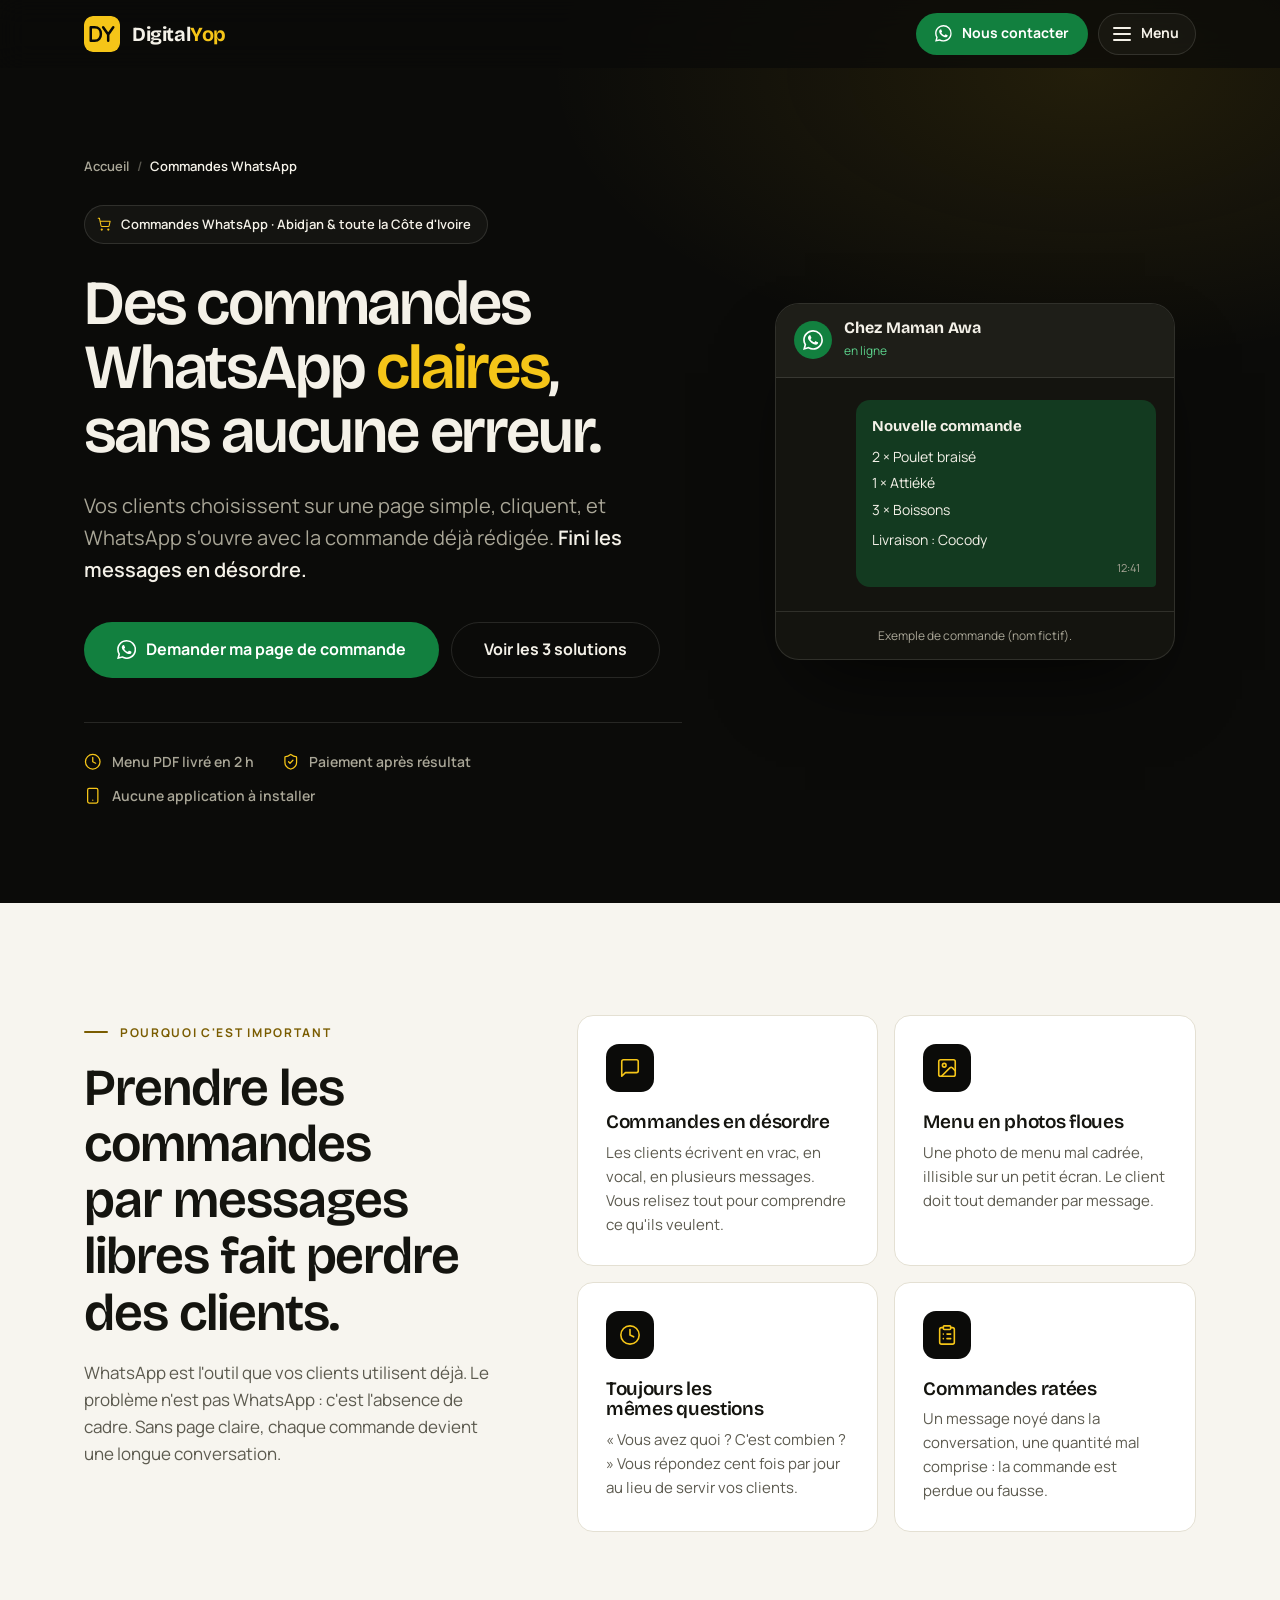
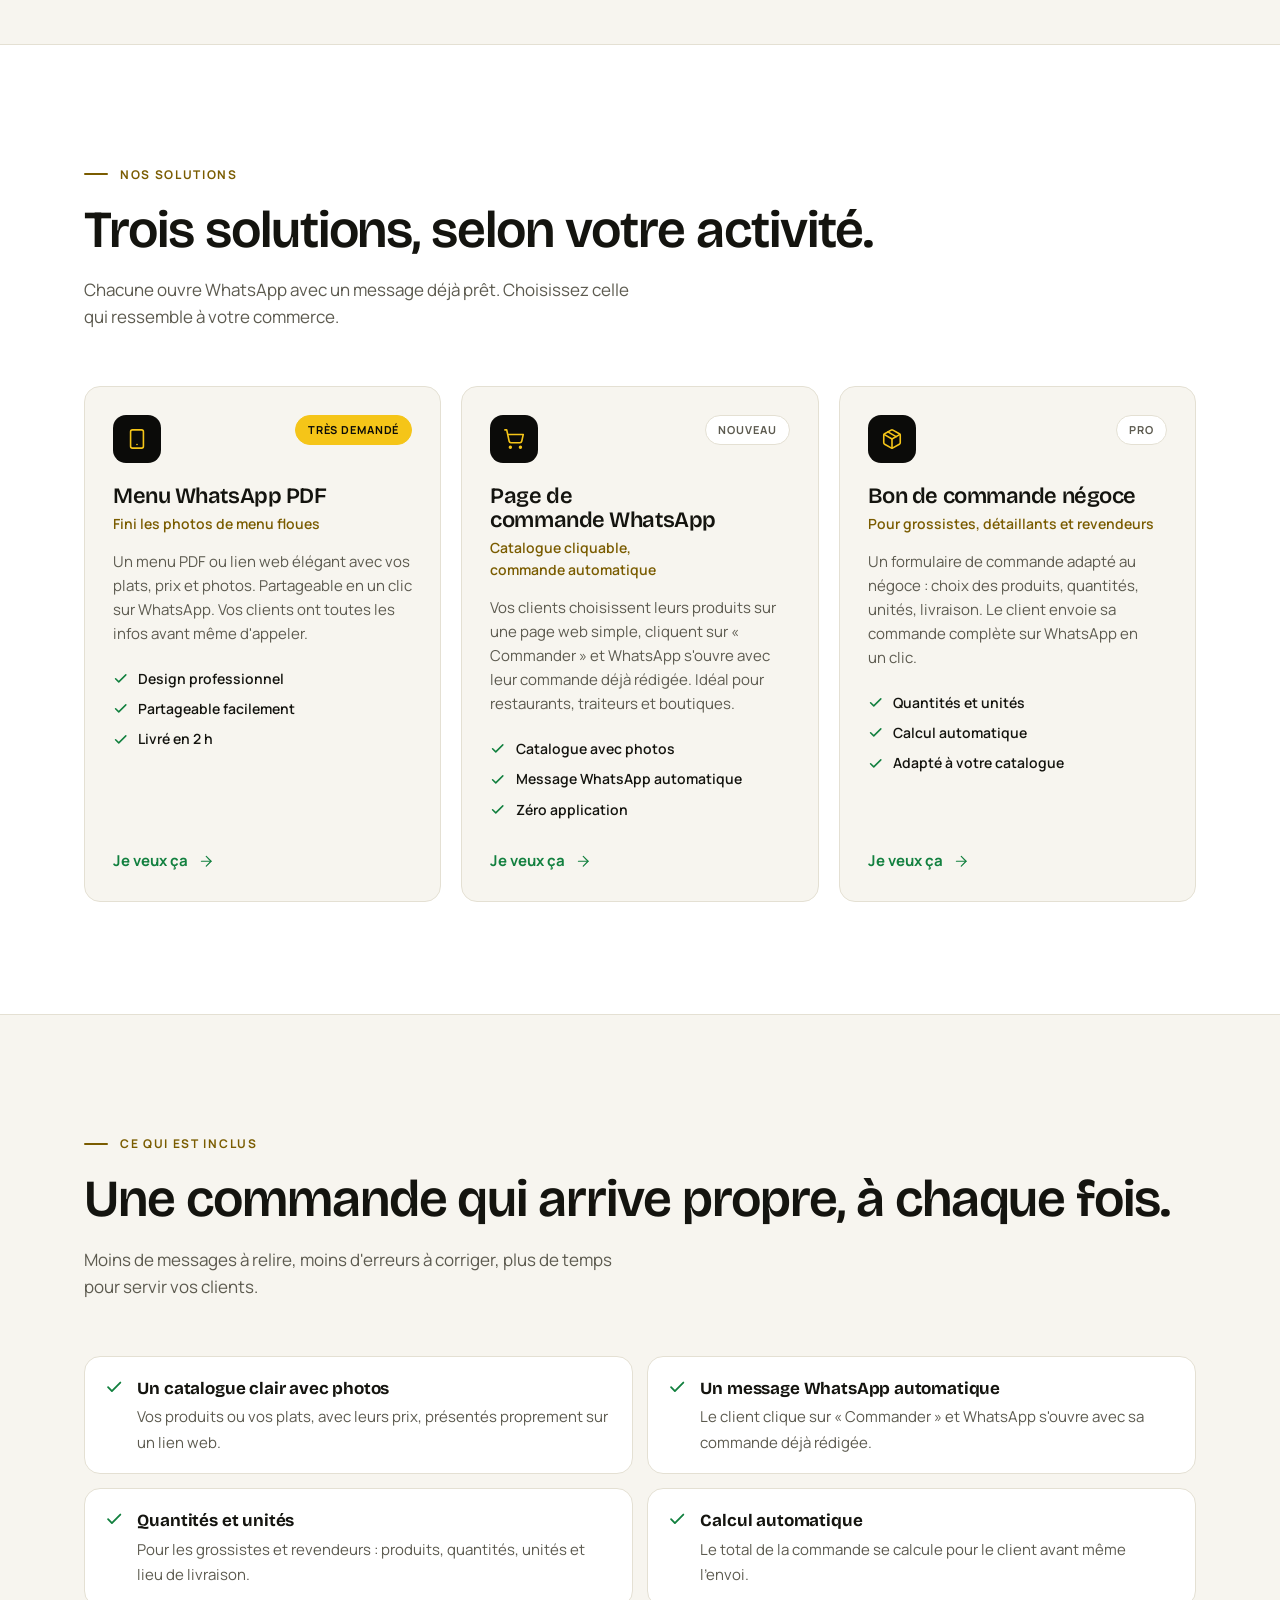
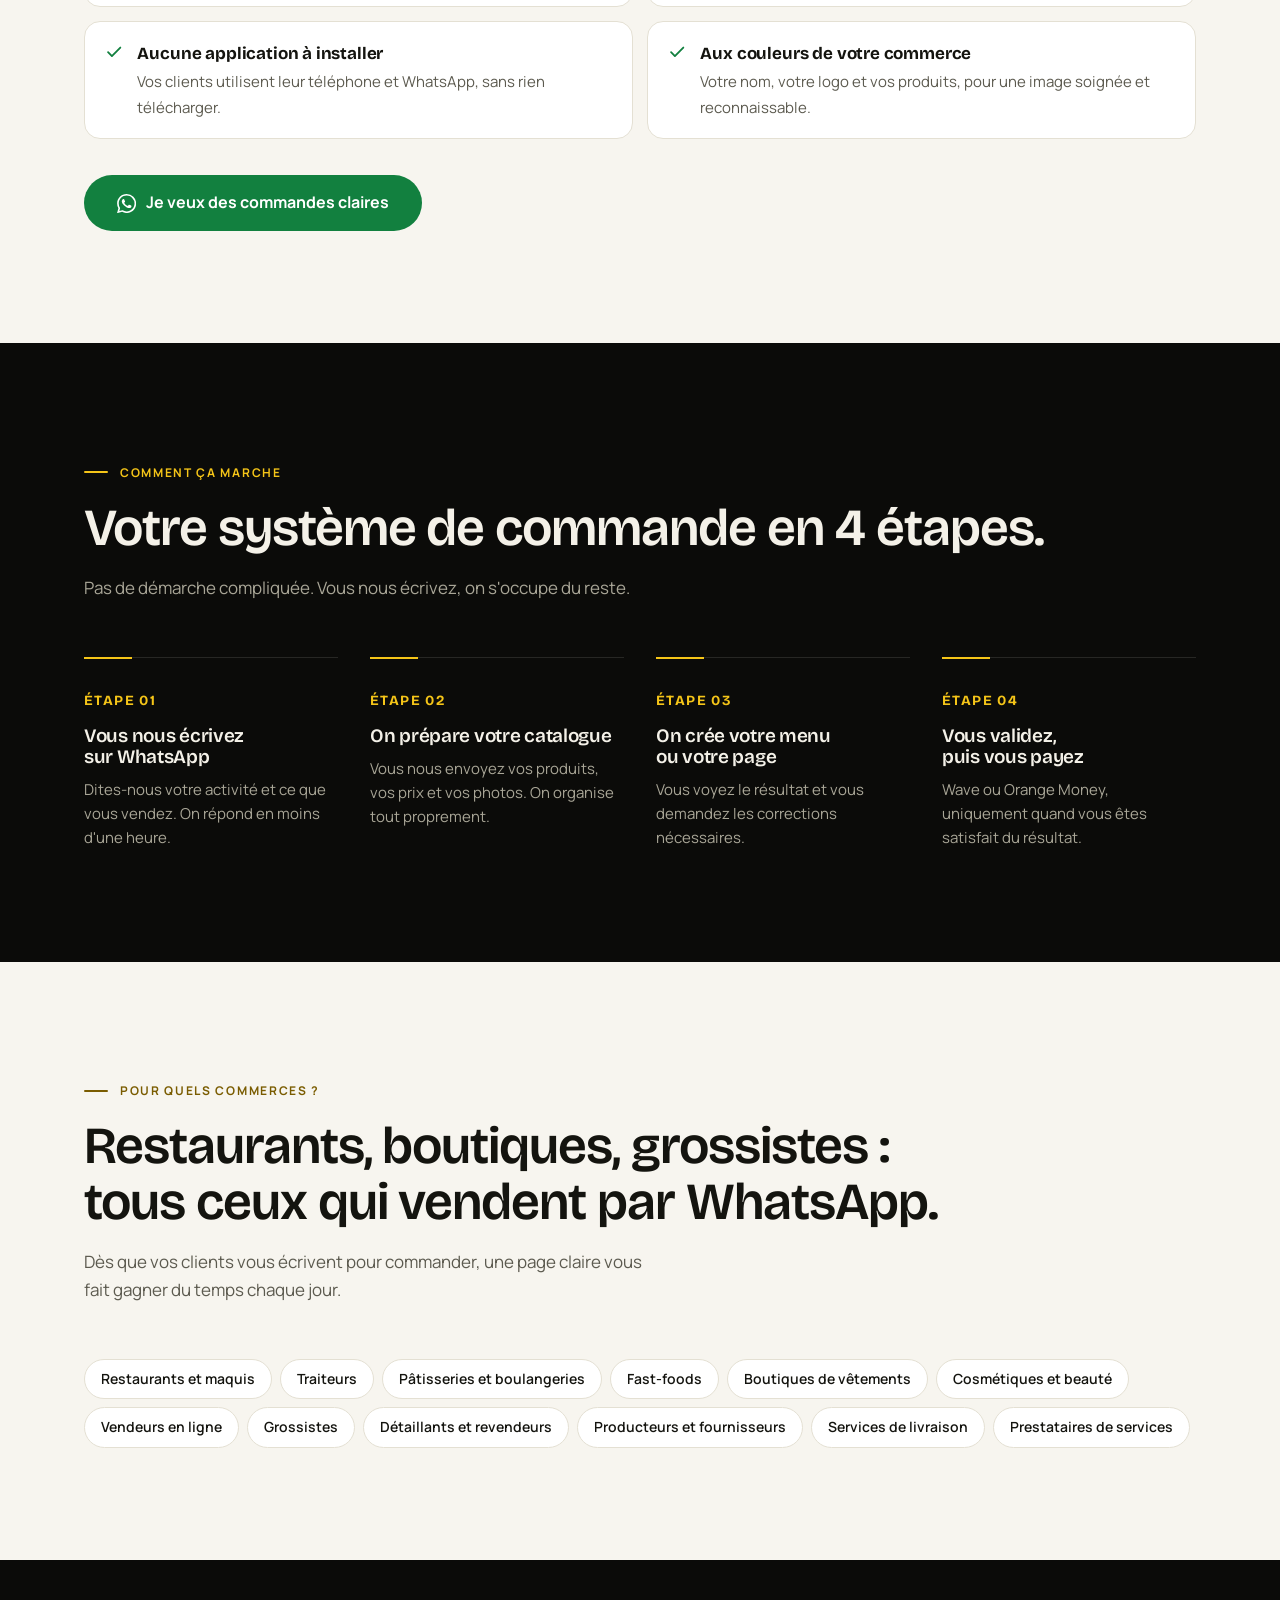
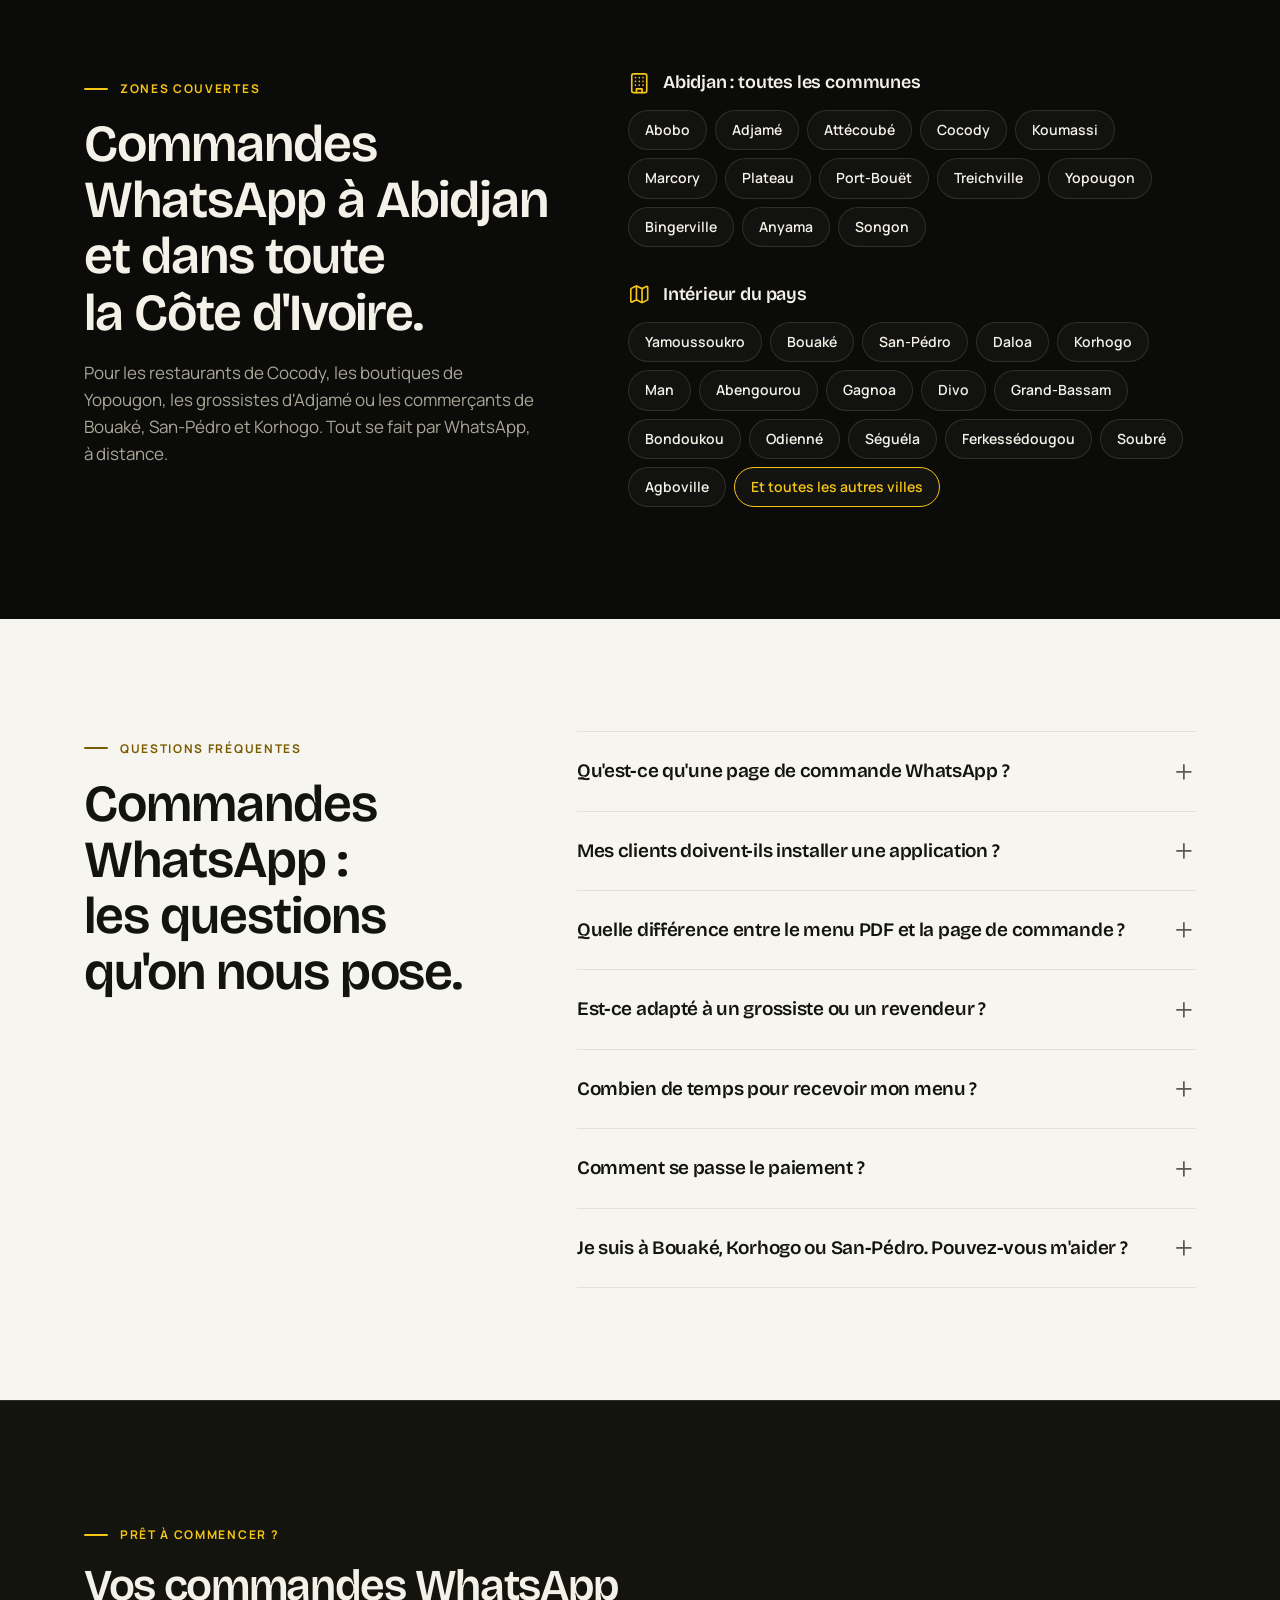
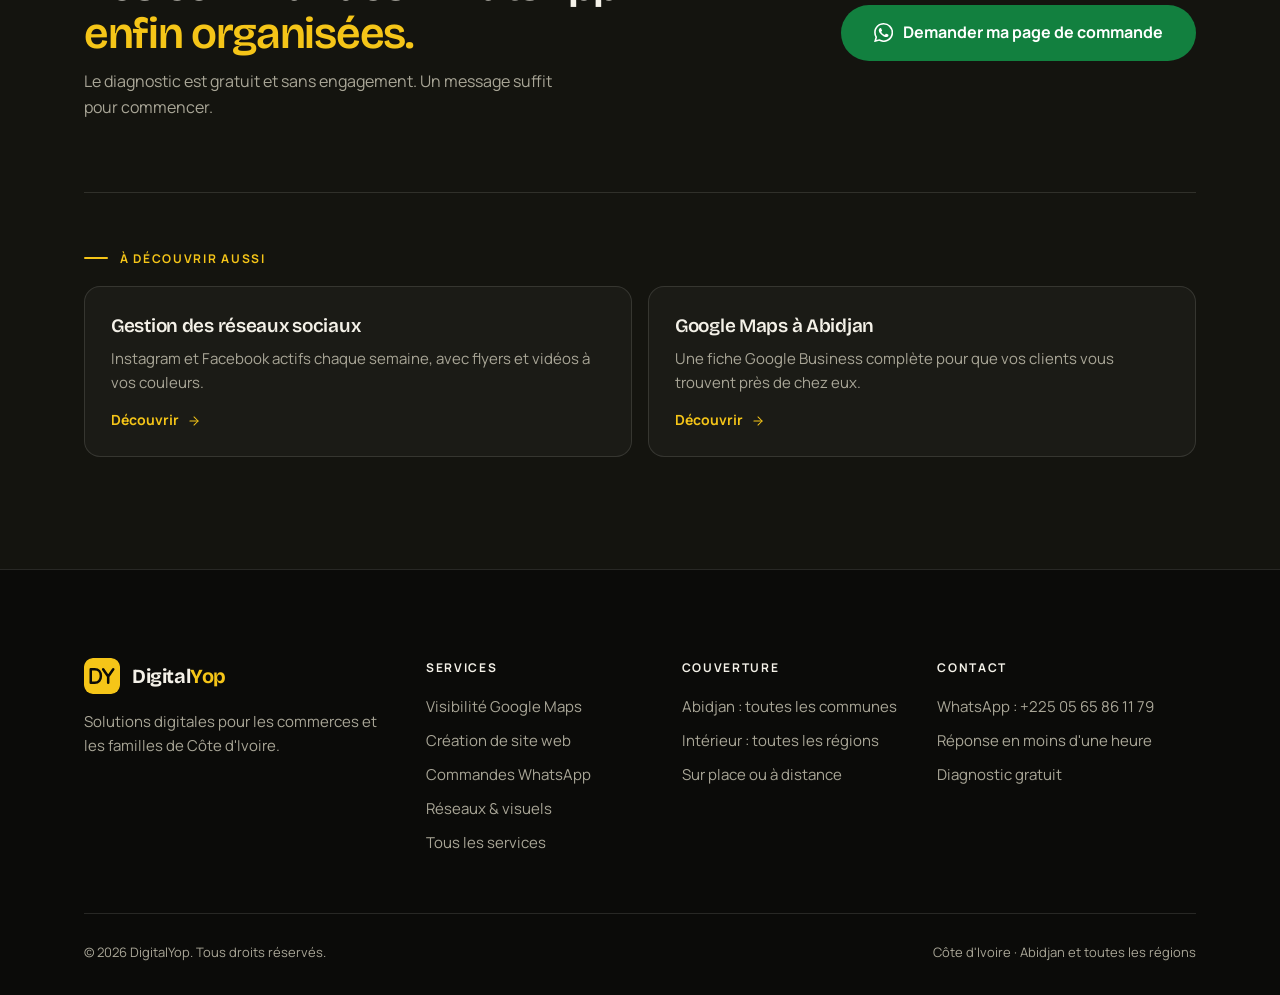
==== commande-whatsapp-abidjan/index.html @ bc81e753 "Add menu button, commandes WhatsApp and reseaux sociaux pages, update footers and sitemap Co-authore" ====
<!DOCTYPE html>
<html lang="fr">
<head>
<meta charset="UTF-8">
<meta name="viewport" content="width=device-width, initial-scale=1">
<title>Commande WhatsApp à Abidjan · Menu PDF et page de commande | DigitalYop</title>
<meta name="description" content="Menu PDF, page de commande et bon de commande WhatsApp pour restaurants, boutiques et grossistes à Abidjan et en Côte d&#x27;Ivoire. Paiement après résultat.">
<link rel="canonical" href="https://digitalyop.vercel.app/commande-whatsapp-abidjan/">
<meta name="theme-color" content="#0B0B09">
<meta property="og:type" content="website">
<meta property="og:locale" content="fr_CI">
<meta property="og:site_name" content="DigitalYop">
<meta property="og:title" content="Commande WhatsApp à Abidjan · DigitalYop">
<meta property="og:description" content="Menu PDF, page de commande et bon de commande WhatsApp pour restaurants, boutiques et grossistes à Abidjan et en Côte d&#x27;Ivoire. Paiement après résultat.">
<meta property="og:url" content="https://digitalyop.vercel.app/commande-whatsapp-abidjan/">
<link rel="icon" type="image/svg+xml" href="/logo-dy.svg">
<link rel="preconnect" href="https://fonts.googleapis.com">
<link rel="preconnect" href="https://fonts.gstatic.com" crossorigin>
<link href="https://fonts.googleapis.com/css2?family=Bricolage+Grotesque:opsz,wght@12..96,500;600;700&family=Manrope:wght@400;500;600;700&display=swap" rel="stylesheet">
<script>document.documentElement.classList.add('js')</script>
<script type="application/ld+json">
{"@context": "https://schema.org", "@graph": [{"@type": "Service", "name": "Menu, page de commande et bon de commande WhatsApp", "serviceType": "Menu, page de commande et bon de commande WhatsApp", "description": "Menu PDF, page de commande et bon de commande WhatsApp pour restaurants, boutiques et grossistes à Abidjan et en Côte d'Ivoire. Paiement après résultat.", "url": "https://digitalyop.vercel.app/commande-whatsapp-abidjan/", "provider": {"@type": "ProfessionalService", "name": "DigitalYop", "telephone": "+2250565861179", "url": "https://digitalyop.vercel.app/"}, "areaServed": {"@type": "Country", "name": "Côte d'Ivoire"}, "availableLanguage": "fr"}, {"@type": "BreadcrumbList", "itemListElement": [{"@type": "ListItem", "position": 1, "name": "Accueil", "item": "https://digitalyop.vercel.app/"}, {"@type": "ListItem", "position": 2, "name": "Commandes WhatsApp", "item": "https://digitalyop.vercel.app/commande-whatsapp-abidjan/"}]}, {"@type": "FAQPage", "mainEntity": [{"@type": "Question", "name": "Qu'est-ce qu'une page de commande WhatsApp ?", "acceptedAnswer": {"@type": "Answer", "text": "C'est une page web simple où vos clients choisissent leurs produits. Quand ils cliquent sur « Commander », WhatsApp s'ouvre avec leur commande déjà rédigée, prête à vous être envoyée."}}, {"@type": "Question", "name": "Mes clients doivent-ils installer une application ?", "acceptedAnswer": {"@type": "Answer", "text": "Non. Ils ouvrent un lien, choisissent leurs produits, et la commande part directement sur WhatsApp."}}, {"@type": "Question", "name": "Quelle différence entre le menu PDF et la page de commande ?", "acceptedAnswer": {"@type": "Answer", "text": "Le menu PDF présente vos plats et vos prix, et se partage en un clic : le client vous écrit ensuite sa commande. La page de commande va plus loin : le client compose sa commande sur la page et elle vous arrive déjà structurée."}}, {"@type": "Question", "name": "Est-ce adapté à un grossiste ou un revendeur ?", "acceptedAnswer": {"@type": "Answer", "text": "Oui. Le bon de commande négoce gère les quantités, les unités et la livraison, et il est adapté à votre catalogue."}}, {"@type": "Question", "name": "Combien de temps pour recevoir mon menu ?", "acceptedAnswer": {"@type": "Answer", "text": "Un menu WhatsApp PDF est livré en 2 heures. Pour une page de commande ou un bon de commande, on vous annonce le délai pendant le diagnostic gratuit, selon la taille de votre catalogue."}}, {"@type": "Question", "name": "Comment se passe le paiement ?", "acceptedAnswer": {"@type": "Answer", "text": "Vous payez uniquement notre travail, et seulement après le résultat, par Wave ou Orange Money."}}, {"@type": "Question", "name": "Je suis à Bouaké, Korhogo ou San-Pédro. Pouvez-vous m'aider ?", "acceptedAnswer": {"@type": "Answer", "text": "Oui. Nous travaillons dans toute la Côte d'Ivoire. Tout se fait par WhatsApp, vous n'avez pas besoin de vous déplacer."}}]}]}
</script>
<link rel="stylesheet" href="/styles.css">
</head>
<body>

<svg width="0" height="0" style="position:absolute" aria-hidden="true" focusable="false">
  <defs>
    <symbol id="i-wa" viewBox="0 0 24 24"><path stroke="none" d="M17.472 14.382c-.297-.149-1.758-.867-2.03-.967-.273-.099-.471-.148-.67.15-.197.297-.767.966-.94 1.164-.173.199-.347.223-.644.075-.297-.15-1.255-.463-2.39-1.475-.883-.788-1.48-1.761-1.653-2.059-.173-.297-.018-.458.13-.606.134-.133.298-.347.446-.52.149-.174.198-.298.298-.497.099-.198.05-.371-.025-.52-.075-.149-.669-1.612-.916-2.207-.242-.579-.487-.5-.669-.51-.173-.008-.371-.01-.57-.01-.198 0-.52.074-.792.372-.272.297-1.04 1.016-1.04 2.479 0 1.462 1.065 2.875 1.213 3.074.149.198 2.096 3.2 5.077 4.487.709.306 1.262.489 1.694.625.712.227 1.36.195 1.871.118.571-.085 1.758-.719 2.006-1.413.248-.694.248-1.289.173-1.413-.074-.124-.272-.198-.57-.347m-5.421 7.403h-.004a9.87 9.87 0 01-5.031-1.378l-.361-.214-3.741.982.998-3.648-.235-.374a9.86 9.86 0 01-1.51-5.26c.001-5.45 4.436-9.884 9.888-9.884 2.64 0 5.122 1.03 6.988 2.898a9.825 9.825 0 012.893 6.994c-.003 5.45-4.437 9.884-9.885 9.884m8.413-18.297A11.815 11.815 0 0012.05 0C5.495 0 .16 5.335.157 11.892c0 2.096.547 4.142 1.588 5.945L.057 24l6.305-1.654a11.882 11.882 0 005.683 1.448h.005c6.554 0 11.89-5.335 11.893-11.893a11.821 11.821 0 00-3.48-8.413Z"/></symbol>
    <symbol id="i-pin" viewBox="0 0 24 24"><path d="M20 10c0 6-8 12-8 12s-8-6-8-12a8 8 0 0 1 16 0Z"/><circle cx="12" cy="10" r="3"/></symbol>
    <symbol id="i-phone" viewBox="0 0 24 24"><rect width="14" height="20" x="5" y="2" rx="2"/><path d="M12 18h.01"/></symbol>
    <symbol id="i-globe" viewBox="0 0 24 24"><circle cx="12" cy="12" r="10"/><path d="M12 2a14.5 14.5 0 0 0 0 20 14.5 14.5 0 0 0 0-20"/><path d="M2 12h20"/></symbol>
    <symbol id="i-layout" viewBox="0 0 24 24"><rect width="18" height="18" x="3" y="3" rx="2"/><path d="M3 9h18"/><path d="M9 21V9"/></symbol>
    <symbol id="i-cart" viewBox="0 0 24 24"><circle cx="8" cy="21" r="1"/><circle cx="19" cy="21" r="1"/><path d="M2.05 2.05h2l2.66 12.42a2 2 0 0 0 2 1.58h9.78a2 2 0 0 0 1.95-1.57l1.65-7.43H5.12"/></symbol>
    <symbol id="i-box" viewBox="0 0 24 24"><path d="m7.5 4.27 9 5.15"/><path d="M21 8a2 2 0 0 0-1-1.73l-7-4a2 2 0 0 0-2 0l-7 4A2 2 0 0 0 3 8v8a2 2 0 0 0 1 1.73l7 4a2 2 0 0 0 2 0l7-4A2 2 0 0 0 21 16Z"/><path d="m3.3 7 8.7 5 8.7-5"/><path d="M12 22V12"/></symbol>
    <symbol id="i-chart" viewBox="0 0 24 24"><path d="M3 3v18h18"/><path d="M18 17V9"/><path d="M13 17V5"/><path d="M8 17v-3"/></symbol>
    <symbol id="i-home" viewBox="0 0 24 24"><path d="m3 9 9-7 9 7v11a2 2 0 0 1-2 2H5a2 2 0 0 1-2-2z"/><path d="M9 22V12h6v10"/></symbol>
    <symbol id="i-list" viewBox="0 0 24 24"><rect width="8" height="4" x="8" y="2" rx="1"/><path d="M16 4h2a2 2 0 0 1 2 2v14a2 2 0 0 1-2 2H6a2 2 0 0 1-2-2V6a2 2 0 0 1 2-2h2"/><path d="M12 11h4"/><path d="M12 16h4"/><path d="M8 11h.01"/><path d="M8 16h.01"/></symbol>
    <symbol id="i-insta" viewBox="0 0 24 24"><rect width="20" height="20" x="2" y="2" rx="5"/><path d="M16 11.37A4 4 0 1 1 12.63 8 4 4 0 0 1 16 11.37z"/><path d="M17.5 6.5h.01"/></symbol>
    <symbol id="i-image" viewBox="0 0 24 24"><rect width="18" height="18" x="3" y="3" rx="2"/><circle cx="9" cy="9" r="2"/><path d="m21 15-3.086-3.086a2 2 0 0 0-2.828 0L6 21"/></symbol>
    <symbol id="i-video" viewBox="0 0 24 24"><rect width="20" height="14" x="2" y="5" rx="3"/><path d="m10 9.5 4.5 2.5-4.5 2.5z"/><path d="M8 21h8"/></symbol>
  <symbol id="i-ugc" viewBox="0 0 24 24"><rect width="12" height="20" x="6" y="2" rx="3"/><circle cx="12" cy="10" r="2.5"/><path d="M8.5 17c.6-1.7 1.9-2.5 3.5-2.5s2.9.8 3.5 2.5"/></symbol>
  <symbol id="i-check" viewBox="0 0 24 24"><path d="M20 6 9 17l-5-5"/></symbol>
    <symbol id="i-arrow" viewBox="0 0 24 24"><path d="M5 12h14"/><path d="m12 5 7 7-7 7"/></symbol>
    <symbol id="i-plus" viewBox="0 0 24 24"><path d="M5 12h14"/><path d="M12 5v14"/></symbol>
    <symbol id="i-search" viewBox="0 0 24 24"><circle cx="11" cy="11" r="8"/><path d="m21 21-4.3-4.3"/></symbol>
    <symbol id="i-chat" viewBox="0 0 24 24"><path d="M21 15a2 2 0 0 1-2 2H7l-4 4V5a2 2 0 0 1 2-2h14a2 2 0 0 1 2 2z"/></symbol>
    <symbol id="i-book" viewBox="0 0 24 24"><path d="M4 19.5v-15A2.5 2.5 0 0 1 6.5 2H19a1 1 0 0 1 1 1v18a1 1 0 0 1-1 1H6.5a1 1 0 0 1 0-5H20"/></symbol>
    <symbol id="i-shield" viewBox="0 0 24 24"><path d="M20 13c0 5-3.5 7.5-7.66 8.95a1 1 0 0 1-.67-.01C7.5 20.5 4 18 4 13V6a1 1 0 0 1 1-1c2 0 4.5-1.2 6.24-2.72a1.17 1.17 0 0 1 1.52 0C14.51 3.81 17 5 19 5a1 1 0 0 1 1 1z"/><path d="m9 12 2 2 4-4"/></symbol>
    <symbol id="i-clock" viewBox="0 0 24 24"><circle cx="12" cy="12" r="10"/><path d="M12 6v6l4 2"/></symbol>
    <symbol id="i-eye" viewBox="0 0 24 24"><path d="M2.06 12.35a1 1 0 0 1 0-.7 10.75 10.75 0 0 1 19.88 0 1 1 0 0 1 0 .7 10.75 10.75 0 0 1-19.88 0"/><circle cx="12" cy="12" r="3"/></symbol>
    <symbol id="i-wallet" viewBox="0 0 24 24"><path d="M19 7V4a1 1 0 0 0-1-1H5a2 2 0 0 0 0 4h15a1 1 0 0 1 1 1v4h-3a2 2 0 0 0 0 4h3a1 1 0 0 0 1-1v-2a1 1 0 0 0-1-1"/><path d="M3 5v14a2 2 0 0 0 2 2h15a1 1 0 0 0 1-1v-4"/></symbol>
    <symbol id="i-map" viewBox="0 0 24 24"><path d="M14.106 5.553a2 2 0 0 0 1.788 0l3.659-1.83A1 1 0 0 1 21 4.619v12.764a1 1 0 0 1-.553.894l-4.553 2.277a2 2 0 0 1-1.788 0l-4.212-2.106a2 2 0 0 0-1.788 0l-3.659 1.83A1 1 0 0 1 3 19.381V6.618a1 1 0 0 1 .553-.894l4.553-2.277a2 2 0 0 1 1.788 0z"/><path d="M15 5.764v15"/><path d="M9 3.236v15"/></symbol>
    <symbol id="i-building" viewBox="0 0 24 24"><rect width="16" height="20" x="4" y="2" rx="2"/><path d="M9 22v-4h6v4"/><path d="M8 6h.01M16 6h.01M12 6h.01M12 10h.01M12 14h.01M16 10h.01M16 14h.01M8 10h.01M8 14h.01"/></symbol>
  </defs>
</svg>

<header class="nav" id="nav">
  <div class="wrap">
    <a class="brand" href="/" aria-label="DigitalYop, retour à l'accueil">
      <img src="/logo-dy.svg" alt="" width="36" height="36">
      <span>Digital<b>Yop</b></span>
    </a>
    <div class="nav-right">
      <a class="btn btn-wa nav-cta" href="https://wa.me/2250565861179?text=Bonjour%20DigitalYop%20%21%20Je%20voudrais%20en%20savoir%20plus%20sur%20vos%20services." target="_blank" rel="noopener">
        <svg class="i i-fill" aria-hidden="true"><use href="#i-wa"/></svg>Nous contacter
      </a>
      <button class="burger-btn" id="menu-btn" type="button" aria-expanded="false" aria-controls="menu">
        <span class="burger" aria-hidden="true"><i></i><i></i><i></i></span>
        <span>Menu</span>
      </button>
    </div>
  </div>
  <div class="menu" id="menu" hidden>
    <nav class="menu-inner" aria-label="Menu principal">
      <p class="menu-title">Nos services</p>
      <ul class="menu-cards">
        <li><a class="menu-card" href="/google-maps-abidjan/"><span class="menu-ic"><svg class="i" aria-hidden="true"><use href="#i-pin"/></svg></span><span class="menu-txt"><strong>Google Maps</strong><span>Fiche Google Business en 30 minutes</span></span><svg class="i menu-go" aria-hidden="true"><use href="#i-arrow"/></svg></a></li>
        <li><a class="menu-card" href="/creation-site-web-abidjan/"><span class="menu-ic"><svg class="i" aria-hidden="true"><use href="#i-globe"/></svg></span><span class="menu-txt"><strong>Sites web</strong><span>Mini-site une page ou site complet</span></span><svg class="i menu-go" aria-hidden="true"><use href="#i-arrow"/></svg></a></li>
        <li><a class="menu-card" href="/commande-whatsapp-abidjan/" aria-current="page"><span class="menu-ic"><svg class="i" aria-hidden="true"><use href="#i-cart"/></svg></span><span class="menu-txt"><strong>Commandes WhatsApp</strong><span>Menu PDF, page et bon de commande</span></span><svg class="i menu-go" aria-hidden="true"><use href="#i-arrow"/></svg></a></li>
        <li><a class="menu-card" href="/gestion-reseaux-sociaux-abidjan/"><span class="menu-ic"><svg class="i" aria-hidden="true"><use href="#i-insta"/></svg></span><span class="menu-txt"><strong>Réseaux sociaux</strong><span>Publications, flyers et vidéos</span></span><svg class="i menu-go" aria-hidden="true"><use href="#i-arrow"/></svg></a></li>
      </ul>
      <ul class="menu-links">
        <li><a href="/">Accueil</a></li>
        <li><a href="/#services">Tous les services</a></li>
        <li><a href="/#methode">Méthode</a></li>
        <li><a href="/#garanties">Garanties</a></li>
        <li><a href="/#couverture">Couverture</a></li>
        <li><a href="/#faq">Questions</a></li>
      </ul>
      <a class="btn btn-wa btn-lg menu-cta" href="https://wa.me/2250565861179?text=Bonjour%20DigitalYop%20%21%20Je%20voudrais%20un%20diagnostic%20gratuit%20de%20ma%20pr%C3%A9sence%20en%20ligne.%20Pouvez-vous%20m%27aider%20%3F" target="_blank" rel="noopener">
        <svg class="i i-fill" aria-hidden="true"><use href="#i-wa"/></svg>Diagnostic gratuit sur WhatsApp
      </a>
    </nav>
  </div>
</header>

<main id="top">
<section class="hero page-hero dark">
  <div class="wrap hero-grid">
    <div>
      <ol class="crumbs rise" aria-label="Fil d'Ariane"><li><a href="/">Accueil</a></li><li><span aria-current="page">Commandes WhatsApp</span></li></ol>
      <p class="pill rise"><svg class="i" aria-hidden="true"><use href="#i-cart"/></svg>Commandes WhatsApp · Abidjan &amp; toute la Côte d'Ivoire</p>
      <h1 class="rise" style="--d:.08s">Des commandes WhatsApp <em>claires</em>, sans aucune erreur.</h1>
      <p class="hero-sub rise" style="--d:.16s">Vos clients choisissent sur une page simple, cliquent, et WhatsApp s'ouvre avec la commande déjà rédigée. <strong>Fini les messages en désordre.</strong></p>
      <div class="hero-actions rise" style="--d:.24s">
        <a class="btn btn-wa btn-lg" href="https://wa.me/2250565861179?text=Bonjour%20DigitalYop%20%21%20Je%20voudrais%20une%20solution%20de%20commande%20WhatsApp%20pour%20mon%20commerce%20%28menu%20PDF%2C%20page%20de%20commande%20ou%20bon%20de%20commande%29.%20Pouvez-vous%20m%27aider%20%3F" target="_blank" rel="noopener">
          <svg class="i i-fill" aria-hidden="true"><use href="#i-wa"/></svg>Demander ma page de commande
        </a>
        <a class="btn btn-ghost btn-lg" href="#offres">Voir les 3 solutions</a>
      </div>
      <ul class="assure rise" style="--d:.32s">
        <li><svg class="i" aria-hidden="true"><use href="#i-clock"/></svg>Menu PDF livré en 2 h</li><li><svg class="i" aria-hidden="true"><use href="#i-shield"/></svg>Paiement après résultat</li><li><svg class="i" aria-hidden="true"><use href="#i-phone"/></svg>Aucune application à installer</li>
      </ul>
    </div>

    <div class="gcard rise" style="--d:.2s" role="img" aria-label="Exemple de commande reçue sur WhatsApp : 2 poulets braisés, 1 attiéké et 3 boissons, livraison à Cocody.">
      <div class="wa-head" aria-hidden="true">
        <span class="wa-av"><svg class="i i-fill"><use href="#i-wa"/></svg></span>
        <div><strong>Chez Maman Awa</strong><small>en ligne</small></div>
      </div>
      <div class="wa-chat" aria-hidden="true">
        <div class="wa-bubble">
          <strong>Nouvelle commande</strong>
          <ul><li>2 × Poulet braisé</li><li>1 × Attiéké</li><li>3 × Boissons</li></ul>
          <p>Livraison : Cocody</p>
          <span class="wa-time">12:41</span>
        </div>
      </div>
      <p class="chat-note gnote">Exemple de commande (nom fictif).</p>
    </div>
  </div>
</section>

<section class="section" id="pourquoi">
  <div class="wrap problem-grid">
    <div class="sec-head reveal">
      <p class="eyebrow">Pourquoi c'est important</p>
      <h2 class="h2">Prendre les commandes par messages libres fait perdre des clients.</h2>
      <p class="lead">WhatsApp est l'outil que vos clients utilisent déjà. Le problème n'est pas WhatsApp : c'est l'absence de cadre. Sans page claire, chaque commande devient une longue conversation.</p>
    </div>
    <div class="problems">
      <article class="problem reveal">
        <div class="ico"><svg class="i" aria-hidden="true"><use href="#i-chat"/></svg></div>
        <h3>Commandes en désordre</h3>
        <p>Les clients écrivent en vrac, en vocal, en plusieurs messages. Vous relisez tout pour comprendre ce qu'ils veulent.</p>
      </article>
      <article class="problem reveal" style="--d:0.08s">
        <div class="ico"><svg class="i" aria-hidden="true"><use href="#i-image"/></svg></div>
        <h3>Menu en photos floues</h3>
        <p>Une photo de menu mal cadrée, illisible sur un petit écran. Le client doit tout demander par message.</p>
      </article>
      <article class="problem reveal" style="--d:0.16s">
        <div class="ico"><svg class="i" aria-hidden="true"><use href="#i-clock"/></svg></div>
        <h3>Toujours les mêmes questions</h3>
        <p>« Vous avez quoi ? C'est combien ? » Vous répondez cent fois par jour au lieu de servir vos clients.</p>
      </article>
      <article class="problem reveal" style="--d:0.24s">
        <div class="ico"><svg class="i" aria-hidden="true"><use href="#i-list"/></svg></div>
        <h3>Commandes ratées</h3>
        <p>Un message noyé dans la conversation, une quantité mal comprise : la commande est perdue ou fausse.</p>
      </article>
    </div>
  </div>
</section>

<section class="section services" id="offres">
  <div class="wrap">
    <div class="sec-head reveal">
      <p class="eyebrow">Nos solutions</p>
      <h2 class="h2">Trois solutions, selon votre activité.</h2>
      <p class="lead">Chacune ouvre WhatsApp avec un message déjà prêt. Choisissez celle qui ressemble à votre commerce.</p>
    </div>
    <div class="reveal">
      <div class="cards three">
      <article class="card">
        <div class="card-top"><div class="ico"><svg class="i" aria-hidden="true"><use href="#i-phone"/></svg></div><span class="badge hot">Très demandé</span></div>
        <h3>Menu WhatsApp PDF</h3>
        <p class="tagline">Fini les photos de menu floues</p>
        <p class="desc">Un menu PDF ou lien web élégant avec vos plats, prix et photos. Partageable en un clic sur WhatsApp. Vos clients ont toutes les infos avant même d'appeler.</p>
        <ul class="feats"><li><svg class="i" aria-hidden="true"><use href="#i-check"/></svg>Design professionnel</li><li><svg class="i" aria-hidden="true"><use href="#i-check"/></svg>Partageable facilement</li><li><svg class="i" aria-hidden="true"><use href="#i-check"/></svg>Livré en 2 h</li></ul>
        <a class="cta-link" href="https://wa.me/2250565861179?text=Bonjour%20DigitalYop%20%21%20Je%20voudrais%20un%20menu%20WhatsApp%20professionnel%20pour%20mon%20restaurant.%20Mes%20clients%20me%20demandent%20le%20menu%20en%20permanence%20et%20je%20voudrais%20quelque%20chose%20de%20propre%20%C3%A0%20partager.%20Pouvez-vous%20m%27aider%20%3F" target="_blank" rel="noopener" aria-label="Demander « Menu WhatsApp PDF » sur WhatsApp">Je veux ça <svg class="i" aria-hidden="true"><use href="#i-arrow"/></svg></a>
      </article>
      <article class="card">
        <div class="card-top"><div class="ico"><svg class="i" aria-hidden="true"><use href="#i-cart"/></svg></div><span class="badge">Nouveau</span></div>
        <h3>Page de commande WhatsApp</h3>
        <p class="tagline">Catalogue cliquable, commande automatique</p>
        <p class="desc">Vos clients choisissent leurs produits sur une page web simple, cliquent sur « Commander » et WhatsApp s'ouvre avec leur commande déjà rédigée. Idéal pour restaurants, traiteurs et boutiques.</p>
        <ul class="feats"><li><svg class="i" aria-hidden="true"><use href="#i-check"/></svg>Catalogue avec photos</li><li><svg class="i" aria-hidden="true"><use href="#i-check"/></svg>Message WhatsApp automatique</li><li><svg class="i" aria-hidden="true"><use href="#i-check"/></svg>Zéro application</li></ul>
        <a class="cta-link" href="https://wa.me/2250565861179?text=Bonjour%20DigitalYop%20%21%20Je%20voudrais%20une%20page%20de%20commande%20WhatsApp%20pour%20mon%20commerce.%20Mes%20clients%20commandent%20en%20d%C3%A9sordre%20par%20WhatsApp%20et%20je%20perds%20des%20commandes.%20Je%20veux%20quelque%20chose%20de%20structur%C3%A9.%20Pouvez-vous%20m%27aider%20%3F" target="_blank" rel="noopener" aria-label="Demander « Page de commande WhatsApp » sur WhatsApp">Je veux ça <svg class="i" aria-hidden="true"><use href="#i-arrow"/></svg></a>
      </article>
      <article class="card">
        <div class="card-top"><div class="ico"><svg class="i" aria-hidden="true"><use href="#i-box"/></svg></div><span class="badge">Pro</span></div>
        <h3>Bon de commande négoce</h3>
        <p class="tagline">Pour grossistes, détaillants et revendeurs</p>
        <p class="desc">Un formulaire de commande adapté au négoce : choix des produits, quantités, unités, livraison. Le client envoie sa commande complète sur WhatsApp en un clic.</p>
        <ul class="feats"><li><svg class="i" aria-hidden="true"><use href="#i-check"/></svg>Quantités et unités</li><li><svg class="i" aria-hidden="true"><use href="#i-check"/></svg>Calcul automatique</li><li><svg class="i" aria-hidden="true"><use href="#i-check"/></svg>Adapté à votre catalogue</li></ul>
        <a class="cta-link" href="https://wa.me/2250565861179?text=Bonjour%20DigitalYop%20%21%20Je%20voudrais%20un%20bon%20de%20commande%20WhatsApp%20pour%20mon%20n%C3%A9goce.%20Je%20veux%20que%20mes%20clients%20grossistes%20ou%20d%C3%A9taillants%20puissent%20commander%20facilement%20et%20que%20je%20re%C3%A7oive%20les%20commandes%20bien%20organis%C3%A9es.%20Pouvez-vous%20m%27aider%20%3F" target="_blank" rel="noopener" aria-label="Demander « Bon de commande négoce » sur WhatsApp">Je veux ça <svg class="i" aria-hidden="true"><use href="#i-arrow"/></svg></a>
      </article>
      </div>
    </div>
  </div>
</section>

<section class="section" id="inclus">
  <div class="wrap">
    <div class="sec-head reveal">
      <p class="eyebrow">Ce qui est inclus</p>
      <h2 class="h2">Une commande qui arrive propre, à chaque fois.</h2>
      <p class="lead">Moins de messages à relire, moins d'erreurs à corriger, plus de temps pour servir vos clients.</p>
    </div>
    <ul class="checks two reveal">
      <li><svg class="i" aria-hidden="true"><use href="#i-check"/></svg><div><strong>Un catalogue clair avec photos</strong><span>Vos produits ou vos plats, avec leurs prix, présentés proprement sur un lien web.</span></div></li>
      <li><svg class="i" aria-hidden="true"><use href="#i-check"/></svg><div><strong>Un message WhatsApp automatique</strong><span>Le client clique sur « Commander » et WhatsApp s'ouvre avec sa commande déjà rédigée.</span></div></li>
      <li><svg class="i" aria-hidden="true"><use href="#i-check"/></svg><div><strong>Quantités et unités</strong><span>Pour les grossistes et revendeurs : produits, quantités, unités et lieu de livraison.</span></div></li>
      <li><svg class="i" aria-hidden="true"><use href="#i-check"/></svg><div><strong>Calcul automatique</strong><span>Le total de la commande se calcule pour le client avant même l'envoi.</span></div></li>
      <li><svg class="i" aria-hidden="true"><use href="#i-check"/></svg><div><strong>Aucune application à installer</strong><span>Vos clients utilisent leur téléphone et WhatsApp, sans rien télécharger.</span></div></li>
      <li><svg class="i" aria-hidden="true"><use href="#i-check"/></svg><div><strong>Aux couleurs de votre commerce</strong><span>Votre nom, votre logo et vos produits, pour une image soignée et reconnaissable.</span></div></li>
    </ul>
    <div class="sec-foot reveal">
      <a class="btn btn-wa btn-lg" href="https://wa.me/2250565861179?text=Bonjour%20DigitalYop%20%21%20Je%20voudrais%20une%20solution%20de%20commande%20WhatsApp%20pour%20mon%20commerce%20%28menu%20PDF%2C%20page%20de%20commande%20ou%20bon%20de%20commande%29.%20Pouvez-vous%20m%27aider%20%3F" target="_blank" rel="noopener">
        <svg class="i i-fill" aria-hidden="true"><use href="#i-wa"/></svg>Je veux des commandes claires
      </a>
    </div>
  </div>
</section>

<section class="section dark" id="methode">
  <div class="wrap">
    <div class="sec-head reveal">
      <p class="eyebrow">Comment ça marche</p>
      <h2 class="h2">Votre système de commande en 4 étapes.</h2>
      <p class="lead">Pas de démarche compliquée. Vous nous écrivez, on s'occupe du reste.</p>
    </div>
    <ol class="steps">
      <li class="step reveal">
        <p class="step-n">ÉTAPE 01</p>
        <h3>Vous nous écrivez sur WhatsApp</h3>
        <p>Dites-nous votre activité et ce que vous vendez. On répond en moins d'une heure.</p>
      </li>
      <li class="step reveal" style="--d:0.08s">
        <p class="step-n">ÉTAPE 02</p>
        <h3>On prépare votre catalogue</h3>
        <p>Vous nous envoyez vos produits, vos prix et vos photos. On organise tout proprement.</p>
      </li>
      <li class="step reveal" style="--d:0.16s">
        <p class="step-n">ÉTAPE 03</p>
        <h3>On crée votre menu ou votre page</h3>
        <p>Vous voyez le résultat et vous demandez les corrections nécessaires.</p>
      </li>
      <li class="step reveal" style="--d:0.24s">
        <p class="step-n">ÉTAPE 04</p>
        <h3>Vous validez, puis vous payez</h3>
        <p>Wave ou Orange Money, uniquement quand vous êtes satisfait du résultat.</p>
      </li>
    </ol>
  </div>
</section>

<section class="section" id="commerces">
  <div class="wrap">
    <div class="sec-head reveal">
      <p class="eyebrow">Pour quels commerces ?</p>
      <h2 class="h2">Restaurants, boutiques, grossistes : tous ceux qui vendent par WhatsApp.</h2>
      <p class="lead">Dès que vos clients vous écrivent pour commander, une page claire vous fait gagner du temps chaque jour.</p>
    </div>
    <div class="reveal"><ul class="chips light"><li>Restaurants et maquis</li><li>Traiteurs</li><li>Pâtisseries et boulangeries</li><li>Fast-foods</li><li>Boutiques de vêtements</li><li>Cosmétiques et beauté</li><li>Vendeurs en ligne</li><li>Grossistes</li><li>Détaillants et revendeurs</li><li>Producteurs et fournisseurs</li><li>Services de livraison</li><li>Prestataires de services</li></ul></div>
  </div>
</section>

<section class="section dark" id="villes">
  <div class="wrap cover-grid">
    <div class="reveal">
      <p class="eyebrow">Zones couvertes</p>
      <h2 class="h2">Commandes WhatsApp à Abidjan et dans toute la Côte d'Ivoire.</h2>
      <p class="lead">Pour les restaurants de Cocody, les boutiques de Yopougon, les grossistes d'Adjamé ou les commerçants de Bouaké, San-Pédro et Korhogo. Tout se fait par WhatsApp, à distance.</p>
    </div>
    <div class="cover-groups reveal" style="--d:.1s">
      <div class="cover-group">
        <h3><svg class="i" aria-hidden="true"><use href="#i-building"/></svg>Abidjan : toutes les communes</h3>
        <ul class="chips"><li>Abobo</li><li>Adjamé</li><li>Attécoubé</li><li>Cocody</li><li>Koumassi</li><li>Marcory</li><li>Plateau</li><li>Port-Bouët</li><li>Treichville</li><li>Yopougon</li><li>Bingerville</li><li>Anyama</li><li>Songon</li></ul>
      </div>
      <div class="cover-group">
        <h3><svg class="i" aria-hidden="true"><use href="#i-map"/></svg>Intérieur du pays</h3>
        <ul class="chips"><li>Yamoussoukro</li><li>Bouaké</li><li>San-Pédro</li><li>Daloa</li><li>Korhogo</li><li>Man</li><li>Abengourou</li><li>Gagnoa</li><li>Divo</li><li>Grand-Bassam</li><li>Bondoukou</li><li>Odienné</li><li>Séguéla</li><li>Ferkessédougou</li><li>Soubré</li><li>Agboville</li><li class="all">Et toutes les autres villes</li></ul>
      </div>
    </div>
  </div>
</section>

<section class="section" id="faq">
  <div class="wrap faq-grid">
    <div class="reveal">
      <p class="eyebrow">Questions fréquentes</p>
      <h2 class="h2">Commandes WhatsApp : les questions qu'on nous pose.</h2>
    </div>
    <div class="faq-list reveal" style="--d:.1s">
      <details>
        <summary>Qu&#x27;est-ce qu&#x27;une page de commande WhatsApp ?<svg class="i" aria-hidden="true"><use href="#i-plus"/></svg></summary>
        <p>C&#x27;est une page web simple où vos clients choisissent leurs produits. Quand ils cliquent sur « Commander », WhatsApp s&#x27;ouvre avec leur commande déjà rédigée, prête à vous être envoyée.</p>
      </details>
      <details>
        <summary>Mes clients doivent-ils installer une application ?<svg class="i" aria-hidden="true"><use href="#i-plus"/></svg></summary>
        <p>Non. Ils ouvrent un lien, choisissent leurs produits, et la commande part directement sur WhatsApp.</p>
      </details>
      <details>
        <summary>Quelle différence entre le menu PDF et la page de commande ?<svg class="i" aria-hidden="true"><use href="#i-plus"/></svg></summary>
        <p>Le menu PDF présente vos plats et vos prix, et se partage en un clic : le client vous écrit ensuite sa commande. La page de commande va plus loin : le client compose sa commande sur la page et elle vous arrive déjà structurée.</p>
      </details>
      <details>
        <summary>Est-ce adapté à un grossiste ou un revendeur ?<svg class="i" aria-hidden="true"><use href="#i-plus"/></svg></summary>
        <p>Oui. Le bon de commande négoce gère les quantités, les unités et la livraison, et il est adapté à votre catalogue.</p>
      </details>
      <details>
        <summary>Combien de temps pour recevoir mon menu ?<svg class="i" aria-hidden="true"><use href="#i-plus"/></svg></summary>
        <p>Un menu WhatsApp PDF est livré en 2 heures. Pour une page de commande ou un bon de commande, on vous annonce le délai pendant le diagnostic gratuit, selon la taille de votre catalogue.</p>
      </details>
      <details>
        <summary>Comment se passe le paiement ?<svg class="i" aria-hidden="true"><use href="#i-plus"/></svg></summary>
        <p>Vous payez uniquement notre travail, et seulement après le résultat, par Wave ou Orange Money.</p>
      </details>
      <details>
        <summary>Je suis à Bouaké, Korhogo ou San-Pédro. Pouvez-vous m&#x27;aider ?<svg class="i" aria-hidden="true"><use href="#i-plus"/></svg></summary>
        <p>Oui. Nous travaillons dans toute la Côte d&#x27;Ivoire. Tout se fait par WhatsApp, vous n&#x27;avez pas besoin de vous déplacer.</p>
      </details>
    </div>
  </div>
</section>

<section class="section dark contact" id="contact">
  <div class="wrap">
    <div class="cta-band reveal">
      <div>
        <p class="eyebrow">Prêt à commencer ?</p>
        <h2>Vos commandes WhatsApp <em>enfin organisées.</em></h2>
        <p>Le diagnostic est gratuit et sans engagement. Un message suffit pour commencer.</p>
      </div>
      <a class="btn btn-wa btn-lg" href="https://wa.me/2250565861179?text=Bonjour%20DigitalYop%20%21%20Je%20voudrais%20une%20solution%20de%20commande%20WhatsApp%20pour%20mon%20commerce%20%28menu%20PDF%2C%20page%20de%20commande%20ou%20bon%20de%20commande%29.%20Pouvez-vous%20m%27aider%20%3F" target="_blank" rel="noopener">
        <svg class="i i-fill" aria-hidden="true"><use href="#i-wa"/></svg>Demander ma page de commande
      </a>
    </div>
    <div class="more-block reveal">
      <p class="eyebrow">À découvrir aussi</p>
      <div class="more-grid">
        <a class="more" href="/gestion-reseaux-sociaux-abidjan/"><strong>Gestion des réseaux sociaux</strong><span>Instagram et Facebook actifs chaque semaine, avec flyers et vidéos à vos couleurs.</span><em>Découvrir <svg class="i" aria-hidden="true"><use href="#i-arrow"/></svg></em></a>
        <a class="more" href="/google-maps-abidjan/"><strong>Google Maps à Abidjan</strong><span>Une fiche Google Business complète pour que vos clients vous trouvent près de chez eux.</span><em>Découvrir <svg class="i" aria-hidden="true"><use href="#i-arrow"/></svg></em></a>
      </div>
    </div>
  </div>
</section>
</main>

<footer class="footer dark">
  <div class="wrap">
    <div class="foot-grid">
      <div class="foot-brand">
        <a class="brand" href="/" aria-label="DigitalYop, retour à l'accueil">
          <img src="/logo-dy.svg" alt="" width="36" height="36">
          <span>Digital<b>Yop</b></span>
        </a>
        <p>Solutions digitales pour les commerces et les familles de Côte d'Ivoire.</p>
      </div>
      <div class="foot-col">
        <h4>Services</h4>
        <ul>
          <li><a href="/google-maps-abidjan/">Visibilité Google Maps</a></li>
          <li><a href="/creation-site-web-abidjan/">Création de site web</a></li>
          <li><a href="/commande-whatsapp-abidjan/">Commandes WhatsApp</a></li>
          <li><a href="/gestion-reseaux-sociaux-abidjan/">Réseaux &amp; visuels</a></li>
          <li><a href="/#services">Tous les services</a></li>
        </ul>
      </div>
      <div class="foot-col">
        <h4>Couverture</h4>
        <ul>
          <li>Abidjan : toutes les communes</li>
          <li>Intérieur : toutes les régions</li>
          <li>Sur place ou à distance</li>
        </ul>
      </div>
      <div class="foot-col">
        <h4>Contact</h4>
        <ul>
          <li><a href="https://wa.me/2250565861179?text=Bonjour%20DigitalYop%20%21%20Je%20voudrais%20en%20savoir%20plus%20sur%20vos%20services." target="_blank" rel="noopener">WhatsApp : +225 05 65 86 11 79</a></li>
          <li>Réponse en moins d'une heure</li>
          <li>Diagnostic gratuit</li>
        </ul>
      </div>
    </div>
    <div class="foot-bottom">
      <span>© 2026 DigitalYop. Tous droits réservés.</span>
      <span>Côte d'Ivoire · Abidjan et toutes les régions</span>
    </div>
  </div>
</footer>

<div class="bar" id="bar">
  <a class="btn btn-wa" href="https://wa.me/2250565861179?text=Bonjour%20DigitalYop%20%21%20Je%20voudrais%20une%20solution%20de%20commande%20WhatsApp%20pour%20mon%20commerce%20%28menu%20PDF%2C%20page%20de%20commande%20ou%20bon%20de%20commande%29.%20Pouvez-vous%20m%27aider%20%3F" target="_blank" rel="noopener">
    <svg class="i i-fill" aria-hidden="true"><use href="#i-wa"/></svg>Écrire sur WhatsApp
  </a>
</div>

<script src="/page.js" defer></script>
<script src="/menu.js" defer></script>
</body>
</html>
---- styles.css ----
:root{
  --ink:#0B0B09;
  --ink-2:#14140F;
  --ink-3:#1E1E18;
  --paper:#F7F5EF;
  --white:#FFFFFF;
  --gold:#F5C518;
  --gold-ink:#7A5C00;
  --text:#14140F;
  --muted:#5C5A4F;
  --on-ink:#F4F1E8;
  --on-ink-muted:#A9A697;
  --line:#E4E0D3;
  --line-ink:rgba(244,241,232,.12);
  --wa:#12803F;
  --wa-hover:#0E6A34;
  --radius:16px;
  --font-head:'Bricolage Grotesque',system-ui,-apple-system,'Segoe UI',sans-serif;
  --font-body:'Manrope',system-ui,-apple-system,'Segoe UI',sans-serif;
  --nav-h:68px;
}
*,*::before,*::after{margin:0;padding:0;box-sizing:border-box}
html{scroll-behavior:smooth;scroll-padding-top:calc(var(--nav-h) + 16px);-webkit-text-size-adjust:100%}
body{background:var(--paper);color:var(--text);font-family:var(--font-body);font-size:1rem;line-height:1.6;overflow-x:hidden;-webkit-font-smoothing:antialiased}
img,svg{display:block;max-width:100%}
a{color:inherit;text-decoration:none}
button,input,select{font:inherit;color:inherit}
ul,ol{list-style:none}
h1,h2,h3{font-family:var(--font-head);font-weight:600;letter-spacing:-.02em;line-height:1.08;text-wrap:balance}
p{text-wrap:pretty}
:focus-visible{outline:2px solid var(--ink);outline-offset:3px;border-radius:6px}
.dark :focus-visible,.nav :focus-visible,.bar :focus-visible{outline-color:var(--gold)}

.i{width:1.25em;height:1.25em;flex-shrink:0;fill:none;stroke:currentColor;stroke-width:1.75;stroke-linecap:round;stroke-linejoin:round}
.i-fill{fill:currentColor;stroke:none}

.wrap{width:100%;max-width:1160px;margin:0 auto;padding:0 24px}
.section{padding:clamp(64px,9vw,112px) 0}
.dark{background:var(--ink);color:var(--on-ink)}
.eyebrow{display:inline-flex;align-items:center;gap:12px;font-size:.75rem;font-weight:700;letter-spacing:.14em;text-transform:uppercase;color:var(--gold-ink);margin-bottom:18px}
.eyebrow::before{content:'';width:24px;height:2px;background:currentColor;border-radius:2px}
.dark .eyebrow{color:var(--gold)}
.h2{font-size:clamp(2rem,4.6vw,3.25rem)}
.lead{font-size:1.0625rem;color:var(--muted);max-width:56ch;margin-top:18px}
.dark .lead{color:var(--on-ink-muted)}
.sec-head{margin-bottom:clamp(36px,5vw,56px)}

/* Buttons */
.btn{display:inline-flex;align-items:center;justify-content:center;gap:10px;min-height:48px;padding:0 24px;border-radius:999px;font-weight:700;font-size:.9375rem;border:1px solid transparent;cursor:pointer;transition:background-color .2s,border-color .2s,color .2s,transform .2s;white-space:nowrap}
.btn-wa{background:var(--wa);color:#fff}
.btn-wa:hover{background:var(--wa-hover);transform:translateY(-1px)}
.btn-ghost{border-color:var(--line-ink);color:var(--on-ink)}
.btn-ghost:hover{border-color:var(--gold);color:var(--gold)}
.btn-lg{min-height:56px;padding:0 32px;font-size:1rem}
.btn .i{width:1.2em;height:1.2em}

/* Nav */
.nav{position:fixed;inset:0 0 auto 0;z-index:100;height:var(--nav-h);background:rgba(11,11,9,.72);backdrop-filter:blur(14px);-webkit-backdrop-filter:blur(14px);border-bottom:1px solid transparent;transition:border-color .25s,background-color .25s}
.nav.scrolled{border-color:var(--line-ink);background:rgba(11,11,9,.92)}
.nav .wrap{height:100%;display:flex;align-items:center;justify-content:space-between;gap:16px}
.brand{display:flex;align-items:center;gap:12px;color:var(--on-ink)}
.brand img{width:36px;height:36px;border-radius:9px}
.brand span{font-family:var(--font-head);font-weight:700;font-size:1.25rem;letter-spacing:-.02em}
.brand span b{color:var(--gold);font-weight:700}
.nav-links{display:none;gap:32px;font-size:.875rem;font-weight:600;color:var(--on-ink-muted)}
.nav-links a{transition:color .2s}
.nav-links a:hover{color:var(--on-ink)}
.nav .btn{min-height:42px;padding:0 18px;font-size:.875rem}
@media(min-width:900px){.nav-links{display:flex}}

/* Hero */
.hero{position:relative;padding:calc(var(--nav-h) + clamp(40px,7vw,88px)) 0 clamp(56px,8vw,96px);overflow:hidden;background:radial-gradient(900px 480px at 85% 8%,rgba(245,197,24,.10),transparent 60%),var(--ink)}
.hero-grid{display:grid;gap:56px;align-items:center}
@media(min-width:960px){.hero-grid{grid-template-columns:1.15fr .85fr;gap:72px}}
.pill{display:inline-flex;align-items:center;gap:10px;padding:8px 16px 8px 12px;border:1px solid var(--line-ink);border-radius:999px;font-size:.8125rem;font-weight:600;color:var(--on-ink);background:rgba(244,241,232,.04);margin-bottom:28px}
.pill .i{color:var(--gold);width:1.1em;height:1.1em}
.hero h1{font-size:clamp(2.5rem,9vw,4.25rem);letter-spacing:-.035em;line-height:1.02;margin-bottom:26px}
@media(min-width:960px){.hero h1{font-size:clamp(3rem,4.9vw,4.25rem)}}
.hero h1 em{font-style:normal;color:var(--gold);white-space:nowrap}
.hero-sub{font-size:clamp(1.0625rem,2vw,1.25rem);color:var(--on-ink-muted);max-width:52ch;margin-bottom:36px}
.hero-sub strong{color:var(--on-ink);font-weight:600}
.hero-actions{display:flex;flex-wrap:wrap;gap:12px;margin-bottom:44px}
.assure{display:flex;flex-wrap:wrap;gap:12px 28px;padding-top:28px;border-top:1px solid var(--line-ink);font-size:.875rem;font-weight:600;color:var(--on-ink-muted)}
.assure li{display:flex;align-items:center;gap:10px}
.assure .i{color:var(--gold)}

/* Chat mock (hero signature) */
.chat{width:100%;max-width:400px;margin-inline:auto;border:1px solid var(--line-ink);border-radius:24px;background:var(--ink-2);overflow:hidden;box-shadow:0 40px 80px -30px rgba(0,0,0,.7)}
.chat-head{display:flex;align-items:center;gap:12px;padding:16px 20px;background:var(--ink-3);border-bottom:1px solid var(--line-ink)}
.chat-head img{width:40px;height:40px;border-radius:11px}
.chat-head strong{display:block;font-size:.9375rem;line-height:1.2}
.chat-head span{font-size:.75rem;color:#5BD08A}
.chat-body{display:flex;flex-direction:column;gap:10px;padding:22px 18px 26px}
.bubble{max-width:86%;padding:11px 14px;border-radius:16px;font-size:.875rem;line-height:1.5}
.bubble.out{align-self:flex-end;background:#0F5C32;color:#EAF7EF;border-bottom-right-radius:4px}
.bubble.in{align-self:flex-start;background:var(--ink-3);color:var(--on-ink);border-bottom-left-radius:4px}
.chat-note{padding:14px 20px;border-top:1px solid var(--line-ink);font-size:.75rem;color:var(--on-ink-muted);text-align:center}

/* Cities strip */
.strip{border-block:1px solid var(--line-ink);background:var(--ink-2);color:var(--on-ink-muted);overflow:hidden}
.strip .wrap{display:flex;align-items:center;gap:28px}
.strip-label{flex-shrink:0;display:none;font-size:.75rem;font-weight:700;letter-spacing:.14em;text-transform:uppercase;color:var(--gold);padding-block:20px}
@media(min-width:760px){.strip-label{display:block}}
.marquee{flex:1;overflow:hidden;-webkit-mask-image:linear-gradient(90deg,transparent,#000 6%,#000 94%,transparent);mask-image:linear-gradient(90deg,transparent,#000 6%,#000 94%,transparent)}
.marquee-track{display:flex;gap:44px;width:max-content;padding-block:20px;animation:marquee 45s linear infinite;font-size:.9375rem;font-weight:600}
.marquee-track span{white-space:nowrap}
.marquee:hover .marquee-track{animation-play-state:paused}
@keyframes marquee{to{transform:translateX(-50%)}}

/* Problem */
.problem-grid{display:grid;gap:48px}
@media(min-width:960px){.problem-grid{grid-template-columns:.8fr 1.2fr;gap:80px;align-items:start}.problem-grid .sec-head{position:sticky;top:calc(var(--nav-h) + 32px);margin-bottom:0}}
.problems{display:grid;gap:16px}
@media(min-width:640px){.problems{grid-template-columns:1fr 1fr}}
.problem{background:var(--white);border:1px solid var(--line);border-radius:var(--radius);padding:28px}
.ico{display:grid;place-items:center;width:48px;height:48px;border-radius:13px;background:var(--ink);color:var(--gold);margin-bottom:20px}
.ico .i{width:22px;height:22px}
.problem h3{font-size:1.1875rem;margin-bottom:8px;letter-spacing:-.015em}
.problem p{font-size:.9375rem;color:var(--muted)}

/* Services */
.services{background:var(--white);border-block:1px solid var(--line)}
.tabs{display:flex;gap:8px;overflow-x:auto;margin:0 -24px 32px;padding:4px 24px;scrollbar-width:none}
.tabs::-webkit-scrollbar{display:none}
@media(min-width:1000px){.tabs{margin-inline:0;padding-inline:0;flex-wrap:wrap}}
.tab{flex-shrink:0;display:inline-flex;align-items:center;gap:10px;min-height:46px;padding:0 20px;border-radius:999px;border:1px solid var(--line);background:var(--paper);font-size:.9rem;font-weight:700;color:var(--muted);cursor:pointer;transition:all .2s;white-space:nowrap}
.tab:hover{border-color:var(--ink);color:var(--ink)}
.tab[aria-selected="true"]{background:var(--ink);border-color:var(--ink);color:var(--on-ink)}
.tab[aria-selected="true"] .i{color:var(--gold)}
.panel[hidden]{display:none}
.panel{animation:panelIn .35s ease}
@keyframes panelIn{from{opacity:0;transform:translateY(8px)}to{opacity:1;transform:none}}
.panel-intro{max-width:62ch;margin-bottom:28px;font-size:1.0625rem;color:var(--muted)}
.panel-intro strong{display:block;font-family:var(--font-head);font-size:1.5rem;font-weight:600;letter-spacing:-.02em;color:var(--text);margin-bottom:6px}
.cards{display:grid;gap:20px}
@media(min-width:820px){.cards{grid-template-columns:repeat(2,1fr)}.cards.three{grid-template-columns:repeat(3,1fr)}}
.card{position:relative;display:flex;flex-direction:column;background:var(--paper);border:1px solid var(--line);border-radius:var(--radius);padding:28px;transition:border-color .25s,transform .25s,box-shadow .25s,background-color .25s}
.card:hover,.card:focus-within{border-color:var(--ink);background:var(--white);transform:translateY(-3px);box-shadow:0 24px 48px -28px rgba(20,20,15,.35)}
.card-top{display:flex;justify-content:space-between;align-items:flex-start;gap:12px;margin-bottom:22px}
.card .ico{margin-bottom:0}
.badge{padding:5px 12px;border-radius:999px;font-size:.6875rem;font-weight:700;letter-spacing:.08em;text-transform:uppercase;border:1px solid var(--line);color:var(--muted);background:var(--white);white-space:nowrap}
.badge.hot{background:var(--gold);border-color:var(--gold);color:var(--ink)}
.card h3{font-size:1.375rem;letter-spacing:-.02em;margin-bottom:4px}
.tagline{font-size:.875rem;font-weight:600;color:var(--gold-ink);margin-bottom:14px}
.desc{font-size:.9375rem;color:var(--muted);margin-bottom:22px}
.feats{display:grid;gap:8px;margin-bottom:28px;font-size:.875rem;font-weight:600}
.feats li{display:flex;align-items:center;gap:10px}
.feats .i{width:1.1em;height:1.1em;color:var(--wa);stroke-width:2.4}
.cta-link{margin-top:auto;display:inline-flex;align-items:center;gap:10px;font-weight:700;font-size:.9375rem;color:var(--wa)}
.cta-link::after{content:'';position:absolute;inset:0;border-radius:var(--radius)}
.cta-link:focus-visible{outline:none}
.card:has(.cta-link:focus-visible){outline:2px solid var(--ink);outline-offset:3px}
.cta-link .i{width:1.1em;height:1.1em;transition:transform .2s}
.card:hover .cta-link .i{transform:translateX(4px)}

/* Method */
.steps{display:grid;gap:0}
@media(min-width:900px){.steps{grid-template-columns:repeat(4,1fr);gap:32px}}
.step{position:relative;padding:28px 0;border-top:1px solid var(--line-ink)}
@media(min-width:900px){.step{padding:32px 0 0}.step::before{content:'';position:absolute;top:-1px;left:0;width:48px;height:2px;background:var(--gold)}}
.step-n{font-family:var(--font-head);font-size:.875rem;font-weight:700;letter-spacing:.1em;color:var(--gold);margin-bottom:14px}
.step h3{font-size:1.1875rem;letter-spacing:-.015em;margin-bottom:10px}
.step p:last-child{font-size:.9375rem;color:var(--on-ink-muted)}

/* Proof */
.stats{display:grid;grid-template-columns:repeat(2,1fr);border:1px solid var(--line);border-radius:var(--radius);background:var(--white);overflow:hidden;margin-bottom:24px}
@media(min-width:900px){.stats{grid-template-columns:repeat(4,1fr)}}
.stat{padding:32px 28px;border-bottom:1px solid var(--line)}
.stat:nth-child(odd){border-right:1px solid var(--line)}
.stat:nth-last-child(-n+2){border-bottom:none}
@media(min-width:900px){.stat{border-bottom:none;border-right:1px solid var(--line)}.stat:last-child{border-right:none}}
.stat b{display:block;font-family:var(--font-head);font-size:clamp(2.25rem,5vw,3.5rem);font-weight:700;letter-spacing:-.03em;line-height:1;margin-bottom:10px}
.stat span{font-size:.875rem;color:var(--muted);display:block;max-width:22ch}
.commit{display:grid;gap:20px;margin-bottom:24px}
@media(min-width:820px){.commit{grid-template-columns:repeat(3,1fr)}}
.vision{border-radius:24px;background:var(--ink);color:var(--on-ink);padding:clamp(32px,6vw,72px);display:grid;gap:20px}
.vision p{font-family:var(--font-head);font-size:clamp(1.5rem,3.4vw,2.5rem);line-height:1.15;letter-spacing:-.025em;font-weight:500;max-width:30ch;text-wrap:balance}
.vision p em{font-style:normal;color:var(--gold)}
.vision small{font-size:.75rem;font-weight:700;letter-spacing:.14em;text-transform:uppercase;color:var(--on-ink-muted)}

/* FAQ */
.faq-grid{display:grid;gap:48px}
@media(min-width:960px){.faq-grid{grid-template-columns:.8fr 1.2fr;gap:80px}}
.faq-list{border-top:1px solid var(--line)}
.faq-list details{border-bottom:1px solid var(--line)}
.faq-list summary{display:flex;justify-content:space-between;align-items:center;gap:20px;padding:24px 0;cursor:pointer;list-style:none;font-family:var(--font-head);font-size:1.1875rem;font-weight:600;letter-spacing:-.015em}
.faq-list summary::-webkit-details-marker{display:none}
.faq-list summary .i{transition:transform .25s;color:var(--muted)}
.faq-list details[open] summary .i{transform:rotate(45deg);color:var(--ink)}
.faq-list details p{padding:0 0 24px;color:var(--muted);max-width:60ch}

/* Coverage */
.cover-grid{display:grid;gap:48px}
@media(min-width:960px){.cover-grid{grid-template-columns:.9fr 1.1fr;gap:80px;align-items:start}}
.cover-groups{display:grid;gap:36px}
.cover-group h3{display:flex;align-items:center;gap:12px;font-size:1.125rem;letter-spacing:-.01em;margin-bottom:16px}
.cover-group h3 .i{color:var(--gold)}
.chips{display:flex;flex-wrap:wrap;gap:8px}
.chips li{padding:8px 16px;border:1px solid var(--line-ink);border-radius:999px;font-size:.875rem;font-weight:600;color:var(--on-ink);background:rgba(244,241,232,.03)}
.chips li.all{border-color:var(--gold);color:var(--gold)}

/* Contact */
.contact{background:var(--ink-2);border-top:1px solid var(--line-ink)}
.contact-grid{display:grid;gap:48px;align-items:center}
@media(min-width:960px){.contact-grid{grid-template-columns:1fr 1fr;gap:80px}}
.contact h2{font-size:clamp(2.25rem,5.4vw,4rem);letter-spacing:-.03em}
.contact h2 em{font-style:normal;color:var(--gold)}
.contact .btn{margin-top:32px}
.form{background:var(--paper);color:var(--text);border-radius:24px;padding:clamp(24px,4vw,36px);display:grid;gap:18px}
.form h3{font-size:1.375rem;letter-spacing:-.02em}
.form p.hint{font-size:.875rem;color:var(--muted);margin-top:-8px}
.field{display:grid;gap:8px}
.field label{font-size:.8125rem;font-weight:700}
.field input,.field select{width:100%;min-height:52px;padding:0 16px;border-radius:12px;border:1px solid var(--line);background:var(--white);font-size:1rem;transition:border-color .2s,box-shadow .2s;appearance:none;-webkit-appearance:none}
.field select{background-image:url("data:image/svg+xml,%3Csvg xmlns='http://www.w3.org/2000/svg' width='20' height='20' viewBox='0 0 24 24' fill='none' stroke='%235C5A4F' stroke-width='2' stroke-linecap='round' stroke-linejoin='round'%3E%3Cpath d='m6 9 6 6 6-6'/%3E%3C/svg%3E");background-repeat:no-repeat;background-position:right 14px center;padding-right:44px}
.field input:focus,.field select:focus{outline:none;border-color:var(--ink);box-shadow:0 0 0 3px rgba(20,20,15,.14)}
.form .btn{width:100%;margin-top:6px}
.form small{font-size:.8125rem;color:var(--muted);text-align:center}

/* Footer */
.footer{background:var(--ink);color:var(--on-ink-muted);padding:clamp(56px,7vw,88px) 0 32px;border-top:1px solid var(--line-ink)}
.foot-reach{display:flex;flex-wrap:wrap;align-items:center;justify-content:space-between;gap:20px;padding:28px 32px;border:1px solid var(--line-ink);border-radius:var(--radius);margin-bottom:56px;background:var(--ink-2)}
.foot-reach p{font-family:var(--font-head);font-size:clamp(1.125rem,2.4vw,1.5rem);font-weight:500;letter-spacing:-.015em;color:var(--on-ink);max-width:40ch}
.foot-reach p em{font-style:normal;color:var(--gold)}
.foot-grid{display:grid;gap:40px;margin-bottom:48px}
@media(min-width:760px){.foot-grid{grid-template-columns:1.4fr 1fr 1fr 1.2fr}}
.foot-brand p{margin-top:16px;font-size:.9375rem;max-width:34ch}
.foot-col h4{font-size:.75rem;font-weight:700;letter-spacing:.14em;text-transform:uppercase;color:var(--on-ink);margin-bottom:18px}
.foot-col li{margin-bottom:10px;font-size:.9375rem}
.foot-col a{transition:color .2s}
.foot-col a:hover{color:var(--gold)}
.foot-bottom{display:flex;flex-wrap:wrap;justify-content:space-between;gap:8px 24px;padding-top:28px;border-top:1px solid var(--line-ink);font-size:.8125rem}

/* Mobile sticky bar */
.bar{position:fixed;inset:auto 0 0 0;z-index:90;padding:12px 16px calc(12px + env(safe-area-inset-bottom));background:rgba(11,11,9,.92);backdrop-filter:blur(14px);-webkit-backdrop-filter:blur(14px);border-top:1px solid var(--line-ink);transform:translateY(110%);transition:transform .3s ease}
.bar.show{transform:none}
.bar .btn{width:100%}
@media(min-width:760px){.bar{display:none}}
@media(max-width:759px){.footer{padding-bottom:96px}}

/* Reveal */
.js .reveal{opacity:0;transform:translateY(24px);transition:opacity .7s cubic-bezier(.2,.7,.2,1),transform .7s cubic-bezier(.2,.7,.2,1);transition-delay:var(--d,0s)}
.js .reveal.in{opacity:1;transform:none}
.hero .rise{animation:rise .8s cubic-bezier(.2,.7,.2,1) both;animation-delay:var(--d,0s)}
@keyframes rise{from{opacity:0;transform:translateY(24px)}to{opacity:1;transform:none}}

@media(prefers-reduced-motion:reduce){
  html{scroll-behavior:auto}
  *,*::before,*::after{animation-duration:.001ms!important;animation-iteration-count:1!important;transition-duration:.001ms!important}
  .js .reveal{opacity:1;transform:none}
  .marquee-track{animation:none;flex-wrap:wrap;width:auto;gap:12px 28px}
  .marquee-track span[aria-hidden]{display:none}
}
@media(max-width:480px){
  .wrap{padding:0 20px}
  .tabs{margin-inline:-20px;padding-inline:20px}
  .btn-lg{width:100%}
  .brand span{font-size:1.125rem}
}

/* ===== Sub-pages (SEO landing pages) ===== */
.nav-links a[aria-current="page"]{color:var(--gold)}
.crumbs{display:flex;flex-wrap:wrap;align-items:center;gap:8px;margin-bottom:28px;font-size:.8125rem;font-weight:600;color:var(--on-ink-muted)}
.crumbs a{transition:color .2s}
.crumbs a:hover{color:var(--gold)}
.crumbs li{display:flex;align-items:center;gap:8px}
.crumbs li+li::before{content:'/';opacity:.5}
.crumbs [aria-current]{color:var(--on-ink)}
.page-hero .hero-sub{max-width:54ch}

/* Google Business mock (hero signature, Google Maps page) */
.gcard{width:100%;max-width:400px;margin-inline:auto;border:1px solid var(--line-ink);border-radius:24px;background:var(--ink-2);overflow:hidden;box-shadow:0 40px 80px -30px rgba(0,0,0,.7)}
.gmap-view{position:relative;height:150px;background:
  linear-gradient(90deg,transparent 48%,rgba(244,241,232,.07) 48% 52%,transparent 52%),
  linear-gradient(0deg,transparent 40%,rgba(244,241,232,.07) 40% 45%,transparent 45%),
  linear-gradient(60deg,transparent 60%,rgba(244,241,232,.05) 60% 63%,transparent 63%),
  var(--ink-3);border-bottom:1px solid var(--line-ink);display:grid;place-items:center}
.gmap-view .i{width:44px;height:44px;color:var(--gold);fill:rgba(245,197,24,.2);stroke-width:1.5}
.gbody{padding:20px 22px 24px}
.gbody h2{font-size:1.25rem;letter-spacing:-.02em;margin-bottom:4px}
.gmeta{font-size:.8125rem;color:var(--on-ink-muted);margin-bottom:16px}
.gopen{color:#5BD08A;font-weight:700}
.gacts{display:grid;grid-template-columns:repeat(3,1fr);gap:8px;margin-bottom:16px}
.gacts span{display:flex;flex-direction:column;align-items:center;gap:6px;padding:12px 6px;border:1px solid var(--line-ink);border-radius:12px;font-size:.75rem;font-weight:700;color:var(--on-ink)}
.gacts .i{color:var(--gold);width:18px;height:18px}
.grows{display:grid;gap:10px;font-size:.8125rem;color:var(--on-ink-muted)}
.grows li{display:flex;align-items:center;gap:10px}
.grows .i{width:1.1em;height:1.1em;color:var(--gold)}
.chat-note.gnote{border-top:1px solid var(--line-ink)}

/* Browser mock (site web page) */
.browser{width:100%;max-width:420px;margin-inline:auto;border:1px solid var(--line-ink);border-radius:20px;background:var(--ink-2);overflow:hidden;box-shadow:0 40px 80px -30px rgba(0,0,0,.7)}
.browser-bar{display:flex;align-items:center;gap:8px;padding:12px 16px;background:var(--ink-3);border-bottom:1px solid var(--line-ink)}
.browser-bar i{width:9px;height:9px;border-radius:50%;background:rgba(244,241,232,.18)}
.browser-url{flex:1;margin-left:8px;padding:5px 12px;border-radius:999px;background:var(--ink);font-size:.75rem;color:var(--on-ink-muted);white-space:nowrap;overflow:hidden;text-overflow:ellipsis}
.browser-body{padding:24px 22px 26px;display:grid;gap:14px}
.bk-title{font-family:var(--font-head);font-size:1.375rem;font-weight:600;letter-spacing:-.02em;line-height:1.15}
.bk-title em{font-style:normal;color:var(--gold)}
.bk-text{font-size:.8125rem;color:var(--on-ink-muted)}
.bk-btn{justify-self:start;padding:9px 16px;border-radius:999px;background:var(--wa);color:#fff;font-size:.8125rem;font-weight:700}
.bk-row{display:grid;grid-template-columns:repeat(3,1fr);gap:8px}
.bk-row span{display:grid;place-items:center;height:64px;border-radius:12px;border:1px solid var(--line-ink);background:var(--ink-3);color:var(--gold)}
.bk-row .i{width:20px;height:20px}

/* Text + list blocks */
.split{display:grid;gap:48px}
@media(min-width:960px){.split{grid-template-columns:.9fr 1.1fr;gap:80px;align-items:start}.split .sec-head{position:sticky;top:calc(var(--nav-h) + 32px);margin-bottom:0}}
.prose{display:grid;gap:18px;max-width:62ch;color:var(--muted);font-size:1.0625rem}
.prose strong{color:var(--text);font-weight:700}
.dark .prose{color:var(--on-ink-muted)}
.dark .prose strong{color:var(--on-ink)}
.checks{display:grid;gap:14px}
.checks li{display:flex;gap:14px;align-items:flex-start;padding:18px 20px;background:var(--white);border:1px solid var(--line);border-radius:var(--radius)}
.checks .i{margin-top:3px;color:var(--wa);stroke-width:2.4;width:1.15em;height:1.15em}
.checks strong{display:block;font-family:var(--font-head);font-size:1.0625rem;letter-spacing:-.01em;margin-bottom:2px}
.checks span{font-size:.9375rem;color:var(--muted)}
.dark .checks li{background:rgba(244,241,232,.03);border-color:var(--line-ink)}
.dark .checks strong{color:var(--on-ink)}
.dark .checks span{color:var(--on-ink-muted)}
.dark .checks .i{color:var(--gold)}

/* Comparison table */
.compare-wrap{overflow-x:auto;border:1px solid var(--line);border-radius:var(--radius);background:var(--white)}
.compare{width:100%;min-width:620px;border-collapse:collapse;font-size:.9375rem}
.compare th,.compare td{padding:18px 22px;text-align:left;vertical-align:top;border-bottom:1px solid var(--line)}
.compare tr:last-child th,.compare tr:last-child td{border-bottom:none}
.compare thead th{font-family:var(--font-head);font-size:1.125rem;font-weight:600;letter-spacing:-.015em;background:var(--ink);color:var(--on-ink);border-bottom:none}
.compare thead th:first-child{background:var(--ink-2)}
.compare tbody th{font-weight:700;width:26%;color:var(--text)}
.compare td{color:var(--muted)}

/* Cross-links */
.more-grid{display:grid;gap:16px}
@media(min-width:760px){.more-grid{grid-template-columns:repeat(2,1fr)}}
.more{display:flex;flex-direction:column;gap:6px;padding:24px 26px;border:1px solid var(--line-ink);border-radius:var(--radius);background:rgba(244,241,232,.03);transition:border-color .2s,background-color .2s}
.more:hover{border-color:var(--gold);background:rgba(244,241,232,.06)}
.more strong{font-family:var(--font-head);font-size:1.1875rem;font-weight:600;letter-spacing:-.015em;color:var(--on-ink)}
.more span{font-size:.9375rem;color:var(--on-ink-muted)}
.more em{font-style:normal;display:inline-flex;align-items:center;gap:8px;margin-top:8px;font-size:.875rem;font-weight:700;color:var(--gold)}
.more em .i{width:1em;height:1em}
.cta-band{display:flex;flex-wrap:wrap;align-items:center;justify-content:space-between;gap:24px}
.cta-band h2{font-size:clamp(1.75rem,4vw,2.75rem);letter-spacing:-.03em;max-width:22ch}
.cta-band h2 em{font-style:normal;color:var(--gold)}
.cta-band p{color:var(--on-ink-muted);margin-top:12px;max-width:48ch}

.checks.two{grid-template-columns:1fr}
@media(min-width:820px){.checks.two{grid-template-columns:repeat(2,1fr)}}
.chips.light li{border-color:var(--line);color:var(--text);background:var(--white)}
.more-link{display:inline-flex;align-items:center;gap:8px;margin-top:14px;font-family:var(--font-body);font-size:.9375rem;font-weight:700;color:var(--wa)}
.more-link .i{width:1.1em;height:1.1em;transition:transform .2s}
.more-link:hover .i{transform:translateX(4px)}
.vision .btn{justify-self:start;margin-top:12px}
.sec-foot{margin-top:36px}
.more-block{margin-top:clamp(48px,7vw,72px);padding-top:clamp(36px,5vw,48px);border-top:1px solid var(--line-ink)}

/* ===== Menu (trois traits) ===== */
.nav-right{display:flex;align-items:center;gap:10px}
.burger-btn{display:inline-flex;align-items:center;gap:10px;min-height:42px;padding:0 16px 0 14px;border:1px solid var(--line-ink);border-radius:999px;background:rgba(244,241,232,.04);color:var(--on-ink);font-size:.875rem;font-weight:700;cursor:pointer;transition:border-color .2s,color .2s}
.burger-btn:hover,.burger-btn[aria-expanded="true"]{border-color:var(--gold);color:var(--gold)}
.burger{position:relative;width:18px;height:14px;flex-shrink:0}
.burger i{position:absolute;left:0;width:100%;height:2px;border-radius:2px;background:currentColor;transition:transform .25s,opacity .2s,top .25s}
.burger i:nth-child(1){top:0}
.burger i:nth-child(2){top:6px}
.burger i:nth-child(3){top:12px}
.burger-btn[aria-expanded="true"] .burger i:nth-child(1){top:6px;transform:rotate(45deg)}
.burger-btn[aria-expanded="true"] .burger i:nth-child(2){opacity:0}
.burger-btn[aria-expanded="true"] .burger i:nth-child(3){top:6px;transform:rotate(-45deg)}
.nav.open{background:var(--ink);border-color:var(--line-ink)}
.menu{position:absolute;top:100%;left:0;right:0;background:var(--ink);border-bottom:1px solid var(--line-ink);max-height:calc(100dvh - var(--nav-h));overflow-y:auto;box-shadow:0 30px 60px -20px rgba(0,0,0,.6);animation:panelIn .25s ease}
.menu[hidden]{display:none}
.menu-inner{display:grid;gap:22px;width:100%;max-width:1160px;margin:0 auto;padding:28px 24px 32px}
.menu-title{font-size:.75rem;font-weight:700;letter-spacing:.14em;text-transform:uppercase;color:var(--gold);margin-bottom:-6px}
.menu-cards{display:grid;gap:10px;grid-template-columns:repeat(auto-fill,minmax(250px,1fr))}
.menu-card{display:flex;align-items:center;gap:14px;padding:14px 16px;border:1px solid var(--line-ink);border-radius:var(--radius);background:rgba(244,241,232,.03);transition:border-color .2s,background-color .2s}
.menu-card:hover,.menu-card[aria-current="page"]{border-color:var(--gold);background:rgba(244,241,232,.06)}
.menu-ic{display:grid;place-items:center;width:42px;height:42px;border-radius:12px;background:rgba(245,197,24,.12);color:var(--gold);flex-shrink:0}
.menu-txt strong{display:block;font-family:var(--font-head);font-size:1.0625rem;font-weight:600;letter-spacing:-.01em;color:var(--on-ink)}
.menu-txt span{display:block;font-size:.8125rem;line-height:1.4;color:var(--on-ink-muted)}
.menu-go{margin-left:auto;width:1em;height:1em;color:var(--gold)}
.menu-links{display:flex;flex-wrap:wrap;gap:2px 24px;padding-top:18px;border-top:1px solid var(--line-ink);font-size:.9375rem;font-weight:600;color:var(--on-ink-muted)}
.menu-links a{display:inline-block;padding:8px 0;transition:color .2s}
.menu-links a:hover,.menu-links a[aria-current="page"]{color:var(--gold)}
.menu .btn.menu-cta{justify-self:start;min-height:52px;padding:0 28px;font-size:.9375rem}
@media(max-width:559px){.nav-cta{display:none}}
@media(max-width:480px){.menu-inner{padding:24px 20px 28px}.menu .btn.menu-cta{width:100%;justify-self:stretch}}

/* ===== Maquettes : commande WhatsApp et planning ===== */
.wa-head{display:flex;align-items:center;gap:12px;padding:14px 18px;background:var(--ink-3);border-bottom:1px solid var(--line-ink)}
.wa-av{display:grid;place-items:center;width:38px;height:38px;border-radius:50%;background:var(--wa);color:#fff}
.wa-av .i{width:20px;height:20px}
.wa-head strong{display:block;font-family:var(--font-head);font-size:1rem;line-height:1.2;color:var(--on-ink)}
.wa-head small{font-size:.75rem;color:#5BD08A}
.wa-chat{display:grid;justify-items:end;padding:22px 18px 24px}
.wa-bubble{display:grid;gap:8px;width:100%;max-width:300px;padding:14px 16px 10px;border-radius:14px 14px 4px 14px;background:rgba(18,128,63,.35);font-size:.875rem;color:var(--on-ink)}
.wa-bubble strong{font-family:var(--font-head);font-size:.9375rem}
.wa-bubble ul{display:grid;gap:4px}
.wa-time{justify-self:end;font-size:.6875rem;color:var(--on-ink-muted)}
.cal-head{display:flex;justify-content:space-between;align-items:baseline;gap:12px;padding:18px 22px 14px;border-bottom:1px solid var(--line-ink)}
.cal-head strong{font-family:var(--font-head);font-size:1.125rem;color:var(--on-ink)}
.cal-head span{font-size:.75rem;color:var(--on-ink-muted)}
.cal{display:grid;gap:10px;padding:18px 22px 22px}
.cal li{display:flex;align-items:center;gap:14px;padding:12px 14px;border:1px solid var(--line-ink);border-radius:14px;background:var(--ink-3)}
.cal b{width:34px;flex-shrink:0;font-size:.75rem;letter-spacing:.08em;text-transform:uppercase;color:var(--gold)}
.cal-ico{display:grid;place-items:center;width:38px;height:38px;border-radius:10px;background:rgba(245,197,24,.12);color:var(--gold);flex-shrink:0}
.cal strong{display:block;font-size:.9375rem;color:var(--on-ink)}
.cal small{font-size:.75rem;color:var(--on-ink-muted)}
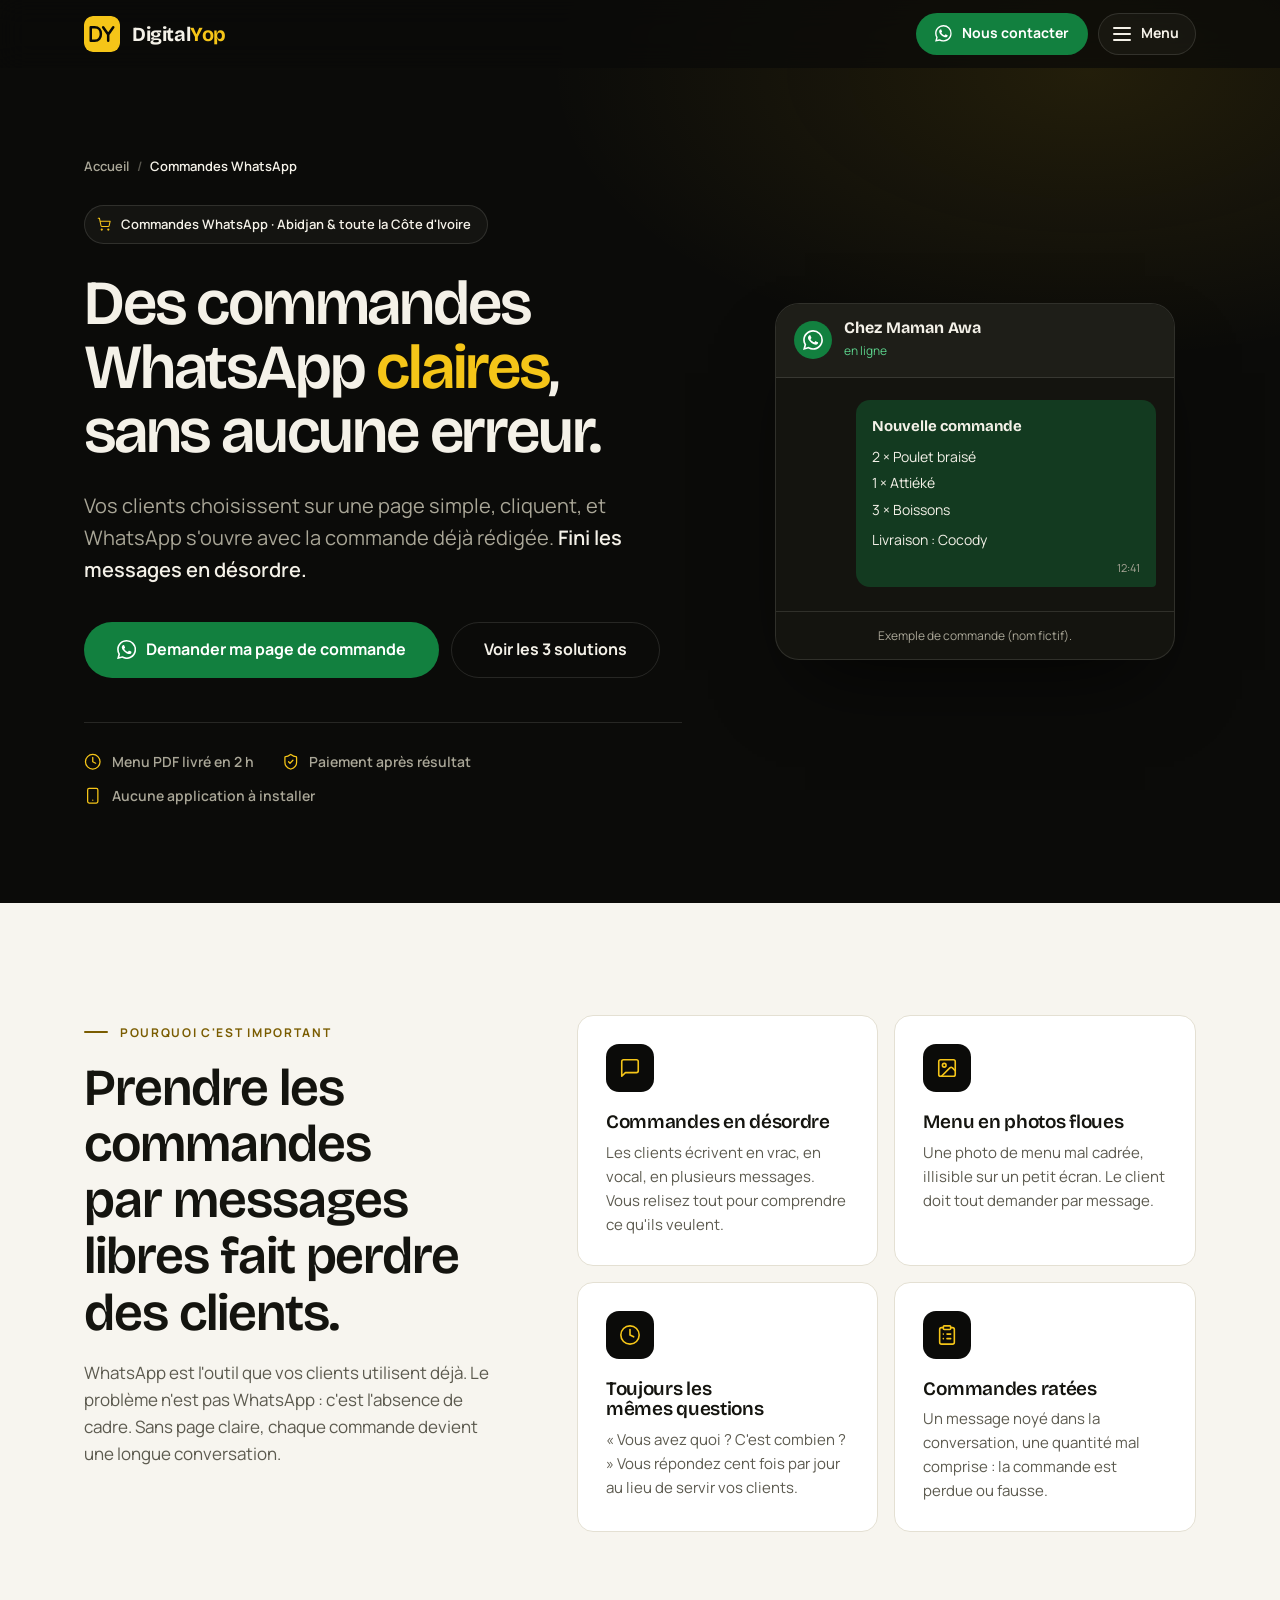
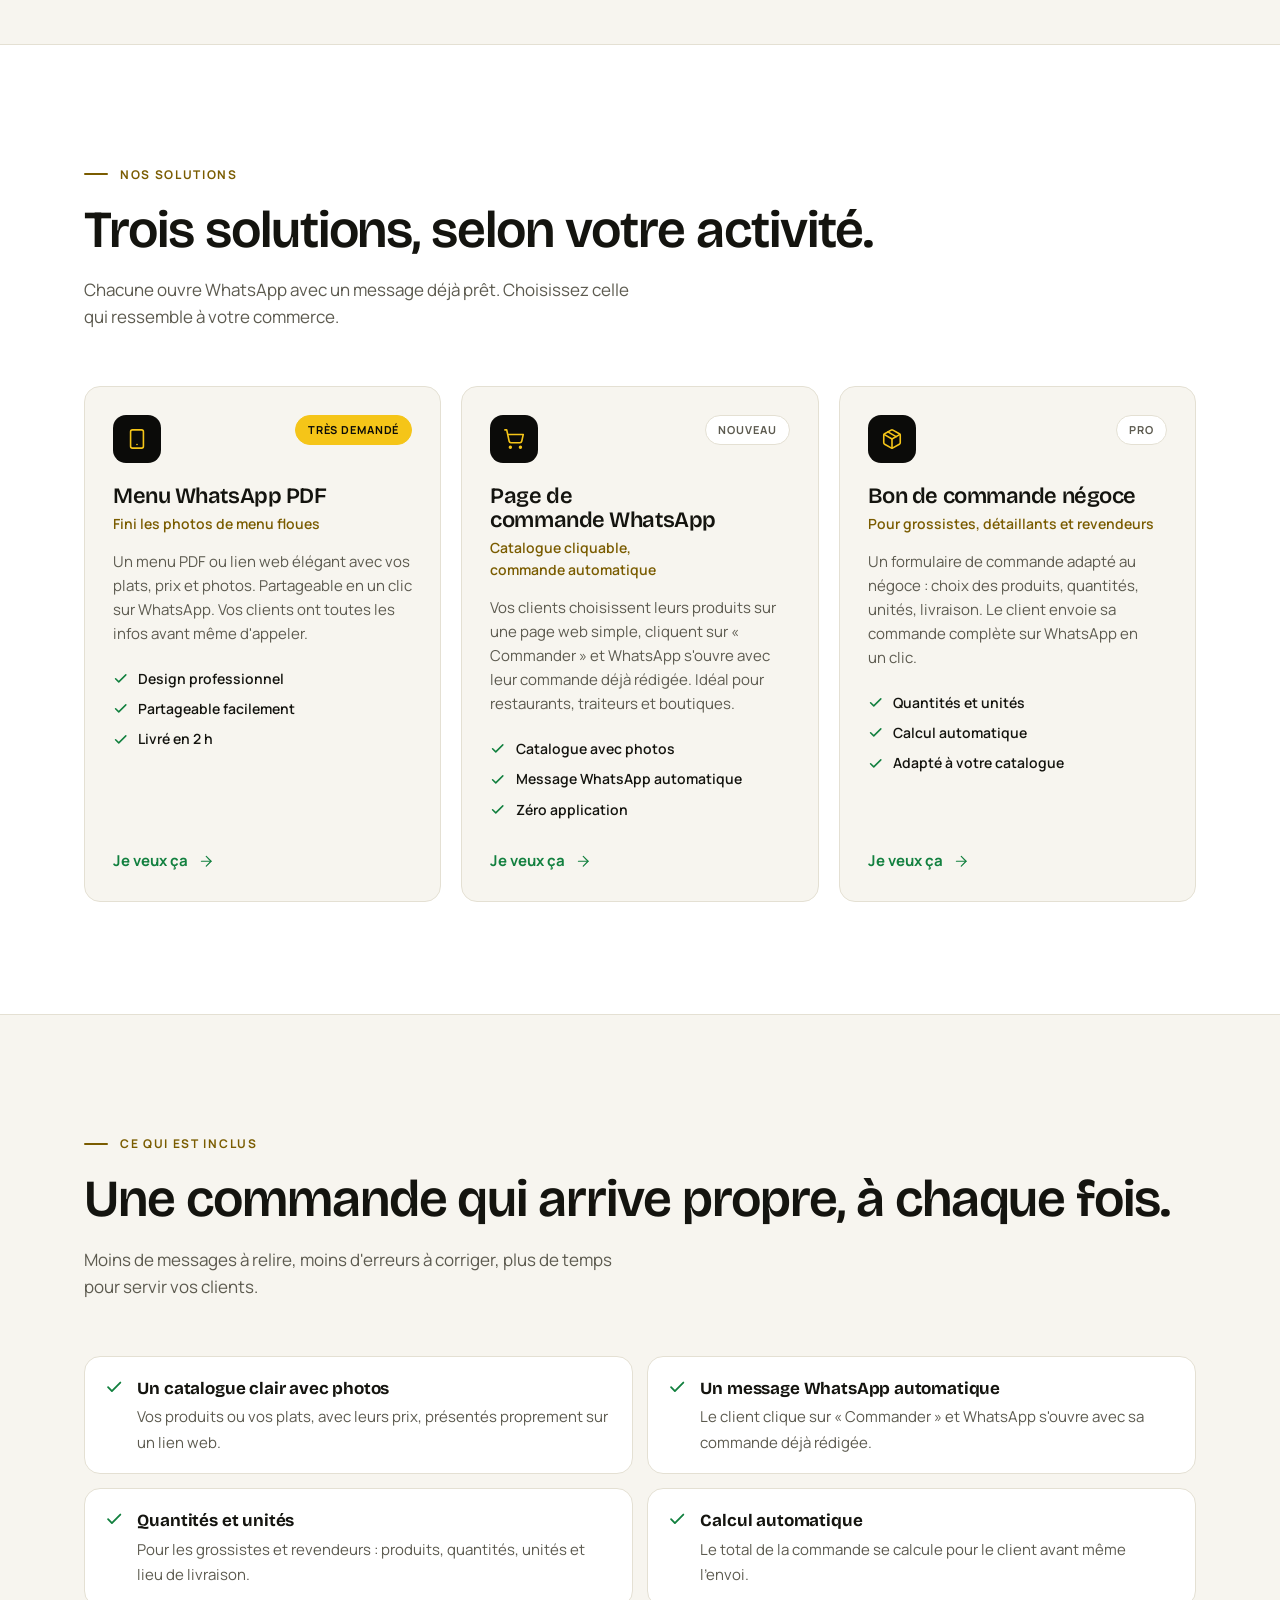
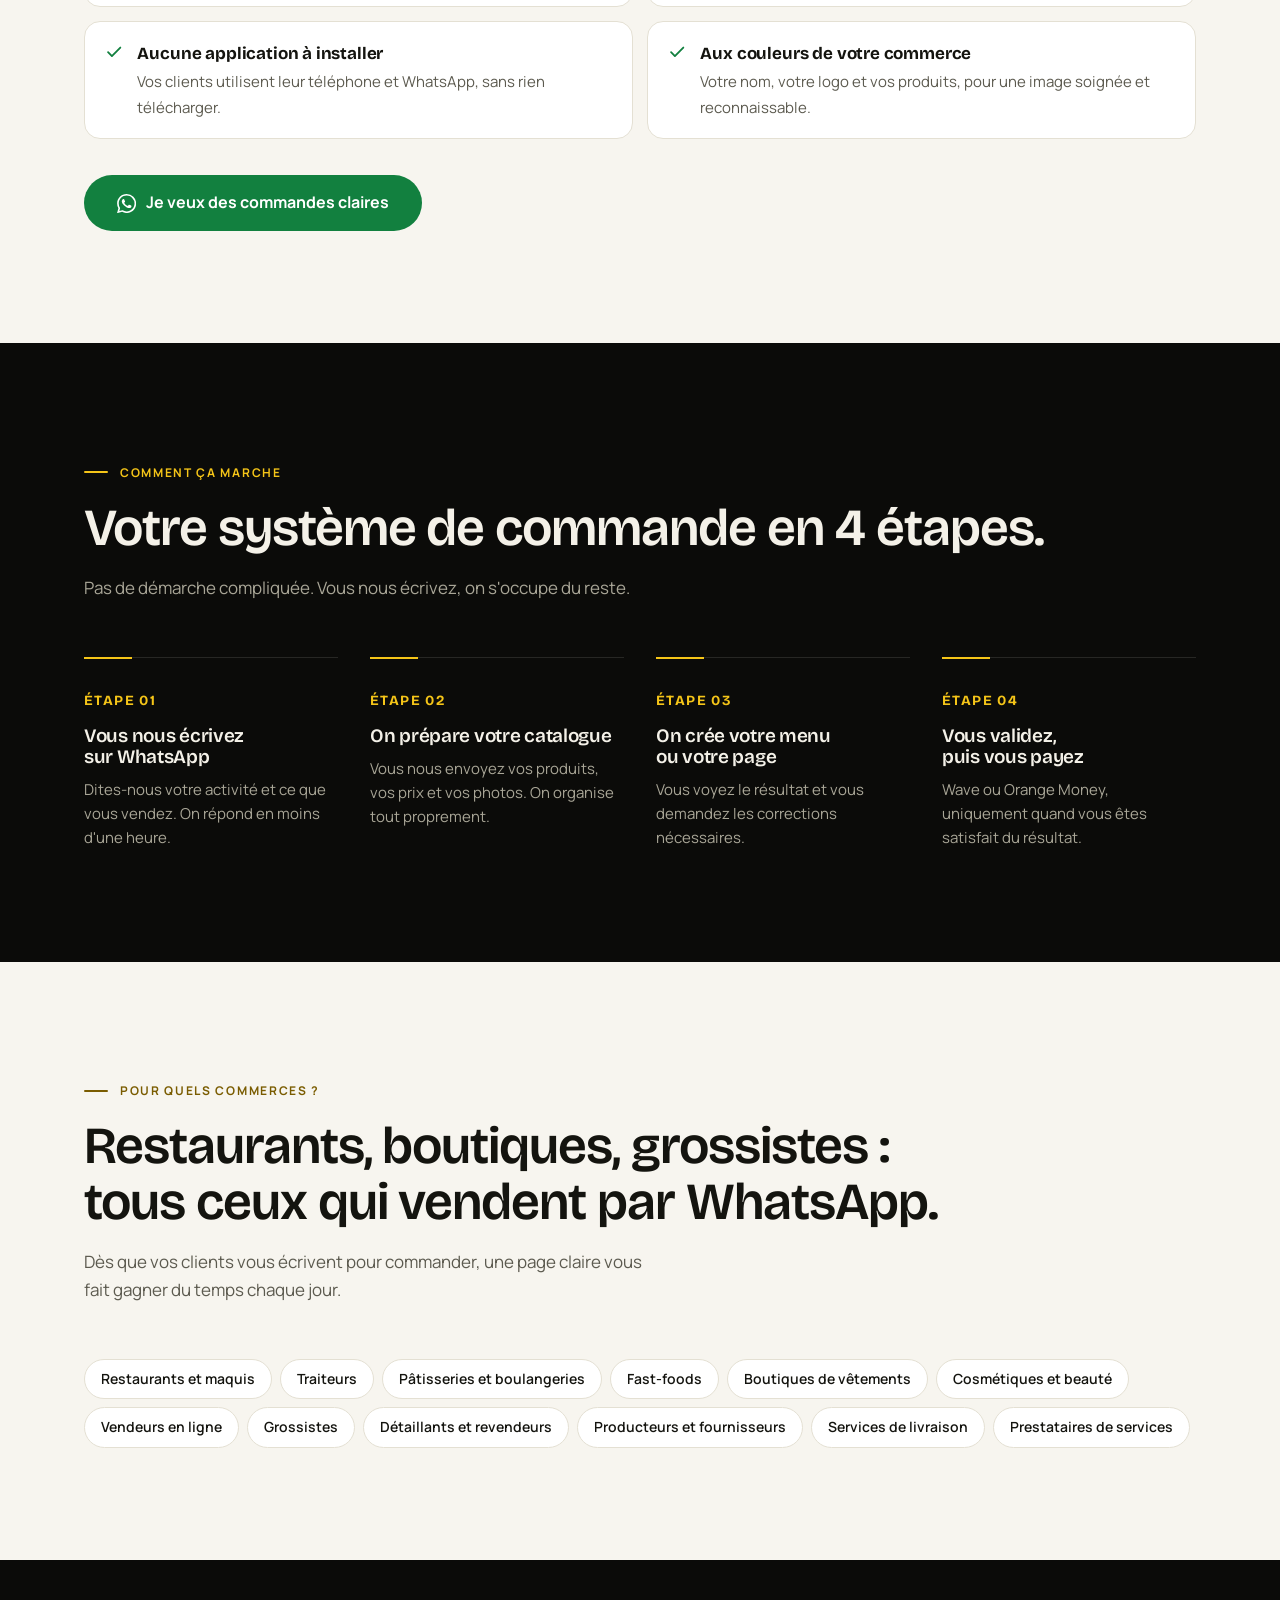
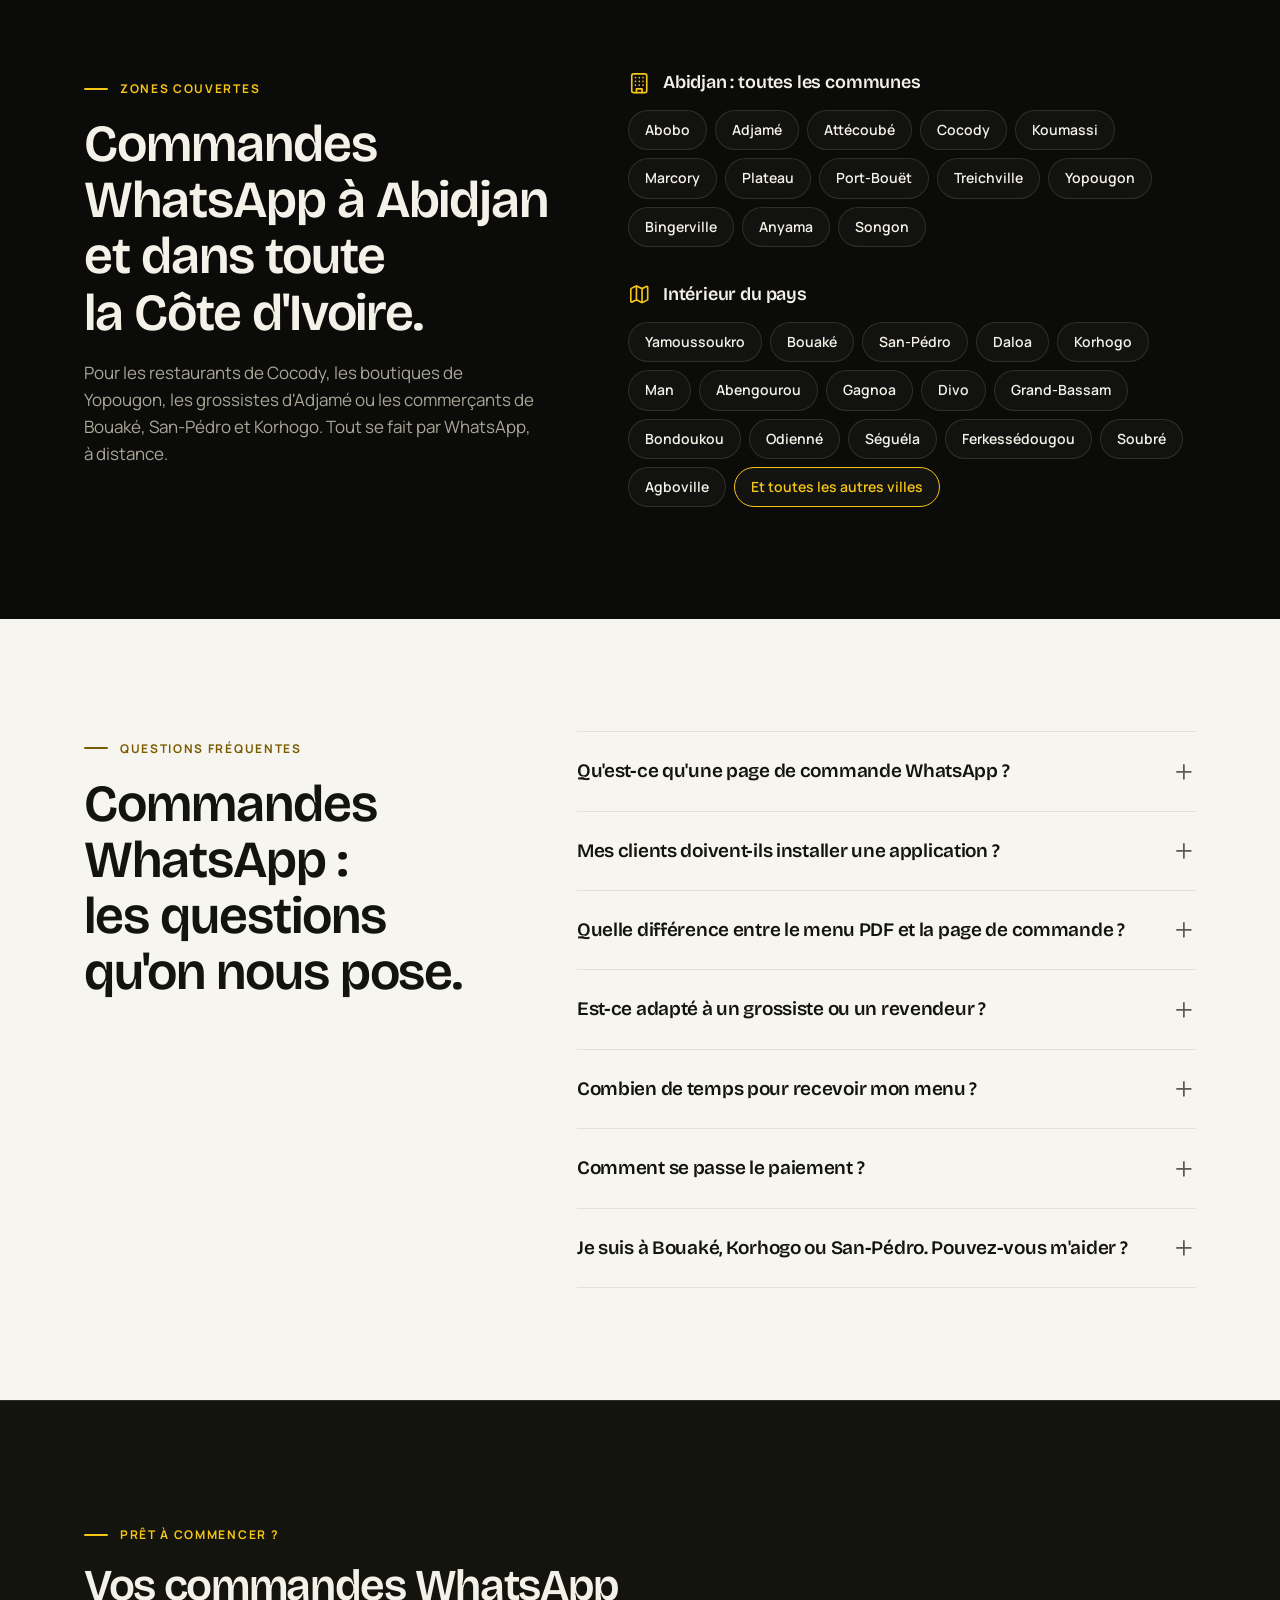
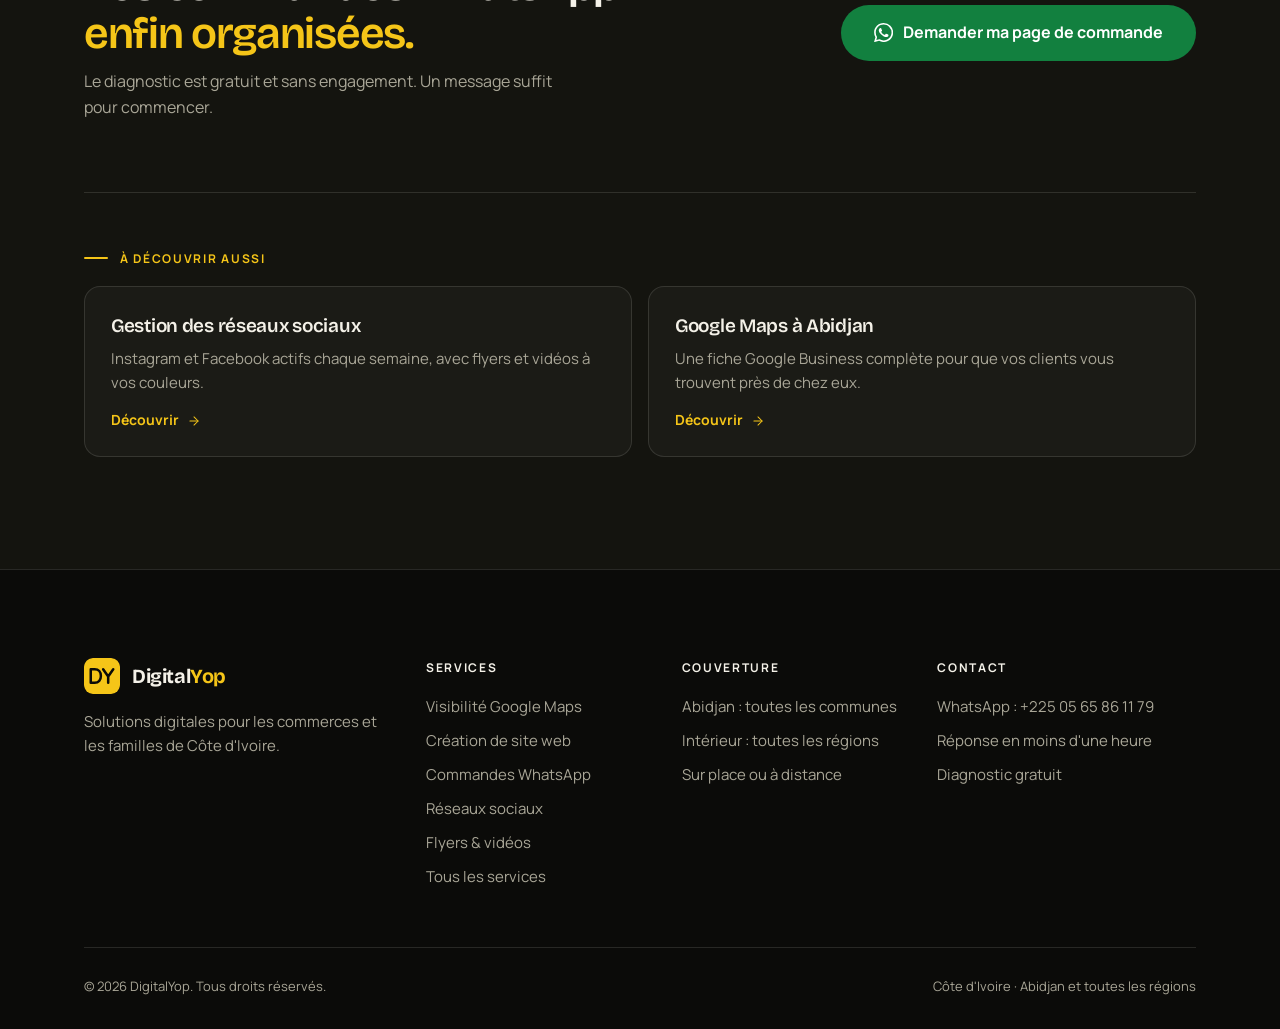
==== commit ee365918: "Ajoute le bloc 5 : page flyers, vidéos motion et UGC, menu à 5 services Co-authored-by: v0 <it+v0age" ====
--- a/commande-whatsapp-abidjan/index.html
+++ b/commande-whatsapp-abidjan/index.html
@@ -79,7 +79,8 @@
         <li><a class="menu-card" href="/google-maps-abidjan/"><span class="menu-ic"><svg class="i" aria-hidden="true"><use href="#i-pin"/></svg></span><span class="menu-txt"><strong>Google Maps</strong><span>Fiche Google Business en 30 minutes</span></span><svg class="i menu-go" aria-hidden="true"><use href="#i-arrow"/></svg></a></li>
         <li><a class="menu-card" href="/creation-site-web-abidjan/"><span class="menu-ic"><svg class="i" aria-hidden="true"><use href="#i-globe"/></svg></span><span class="menu-txt"><strong>Sites web</strong><span>Mini-site une page ou site complet</span></span><svg class="i menu-go" aria-hidden="true"><use href="#i-arrow"/></svg></a></li>
         <li><a class="menu-card" href="/commande-whatsapp-abidjan/" aria-current="page"><span class="menu-ic"><svg class="i" aria-hidden="true"><use href="#i-cart"/></svg></span><span class="menu-txt"><strong>Commandes WhatsApp</strong><span>Menu PDF, page et bon de commande</span></span><svg class="i menu-go" aria-hidden="true"><use href="#i-arrow"/></svg></a></li>
-        <li><a class="menu-card" href="/gestion-reseaux-sociaux-abidjan/"><span class="menu-ic"><svg class="i" aria-hidden="true"><use href="#i-insta"/></svg></span><span class="menu-txt"><strong>Réseaux sociaux</strong><span>Publications, flyers et vidéos</span></span><svg class="i menu-go" aria-hidden="true"><use href="#i-arrow"/></svg></a></li>
+        <li><a class="menu-card" href="/gestion-reseaux-sociaux-abidjan/"><span class="menu-ic"><svg class="i" aria-hidden="true"><use href="#i-insta"/></svg></span><span class="menu-txt"><strong>Réseaux sociaux</strong><span>Instagram et Facebook gérés pour vous</span></span><svg class="i menu-go" aria-hidden="true"><use href="#i-arrow"/></svg></a></li>
+        <li><a class="menu-card" href="/flyers-videos-publicitaires-abidjan/"><span class="menu-ic"><svg class="i" aria-hidden="true"><use href="#i-image"/></svg></span><span class="menu-txt"><strong>Flyers et vidéos</strong><span>Visuels, motion design et UGC</span></span><svg class="i menu-go" aria-hidden="true"><use href="#i-arrow"/></svg></a></li>
       </ul>
       <ul class="menu-links">
         <li><a href="/">Accueil</a></li>
@@ -367,7 +368,8 @@
           <li><a href="/google-maps-abidjan/">Visibilité Google Maps</a></li>
           <li><a href="/creation-site-web-abidjan/">Création de site web</a></li>
           <li><a href="/commande-whatsapp-abidjan/">Commandes WhatsApp</a></li>
-          <li><a href="/gestion-reseaux-sociaux-abidjan/">Réseaux &amp; visuels</a></li>
+          <li><a href="/gestion-reseaux-sociaux-abidjan/">Réseaux sociaux</a></li>
+          <li><a href="/flyers-videos-publicitaires-abidjan/">Flyers &amp; vidéos</a></li>
           <li><a href="/#services">Tous les services</a></li>
         </ul>
       </div>
--- a/styles.css
+++ b/styles.css
@@ -404,3 +404,5 @@
 .cal-ico{display:grid;place-items:center;width:38px;height:38px;border-radius:10px;background:rgba(245,197,24,.12);color:var(--gold);flex-shrink:0}
 .cal strong{display:block;font-size:.9375rem;color:var(--on-ink)}
 .cal small{font-size:.75rem;color:var(--on-ink-muted)}
+.cal.fmt b{width:52px}
+.checks span a{font-weight:600;text-decoration:underline;text-underline-offset:3px}
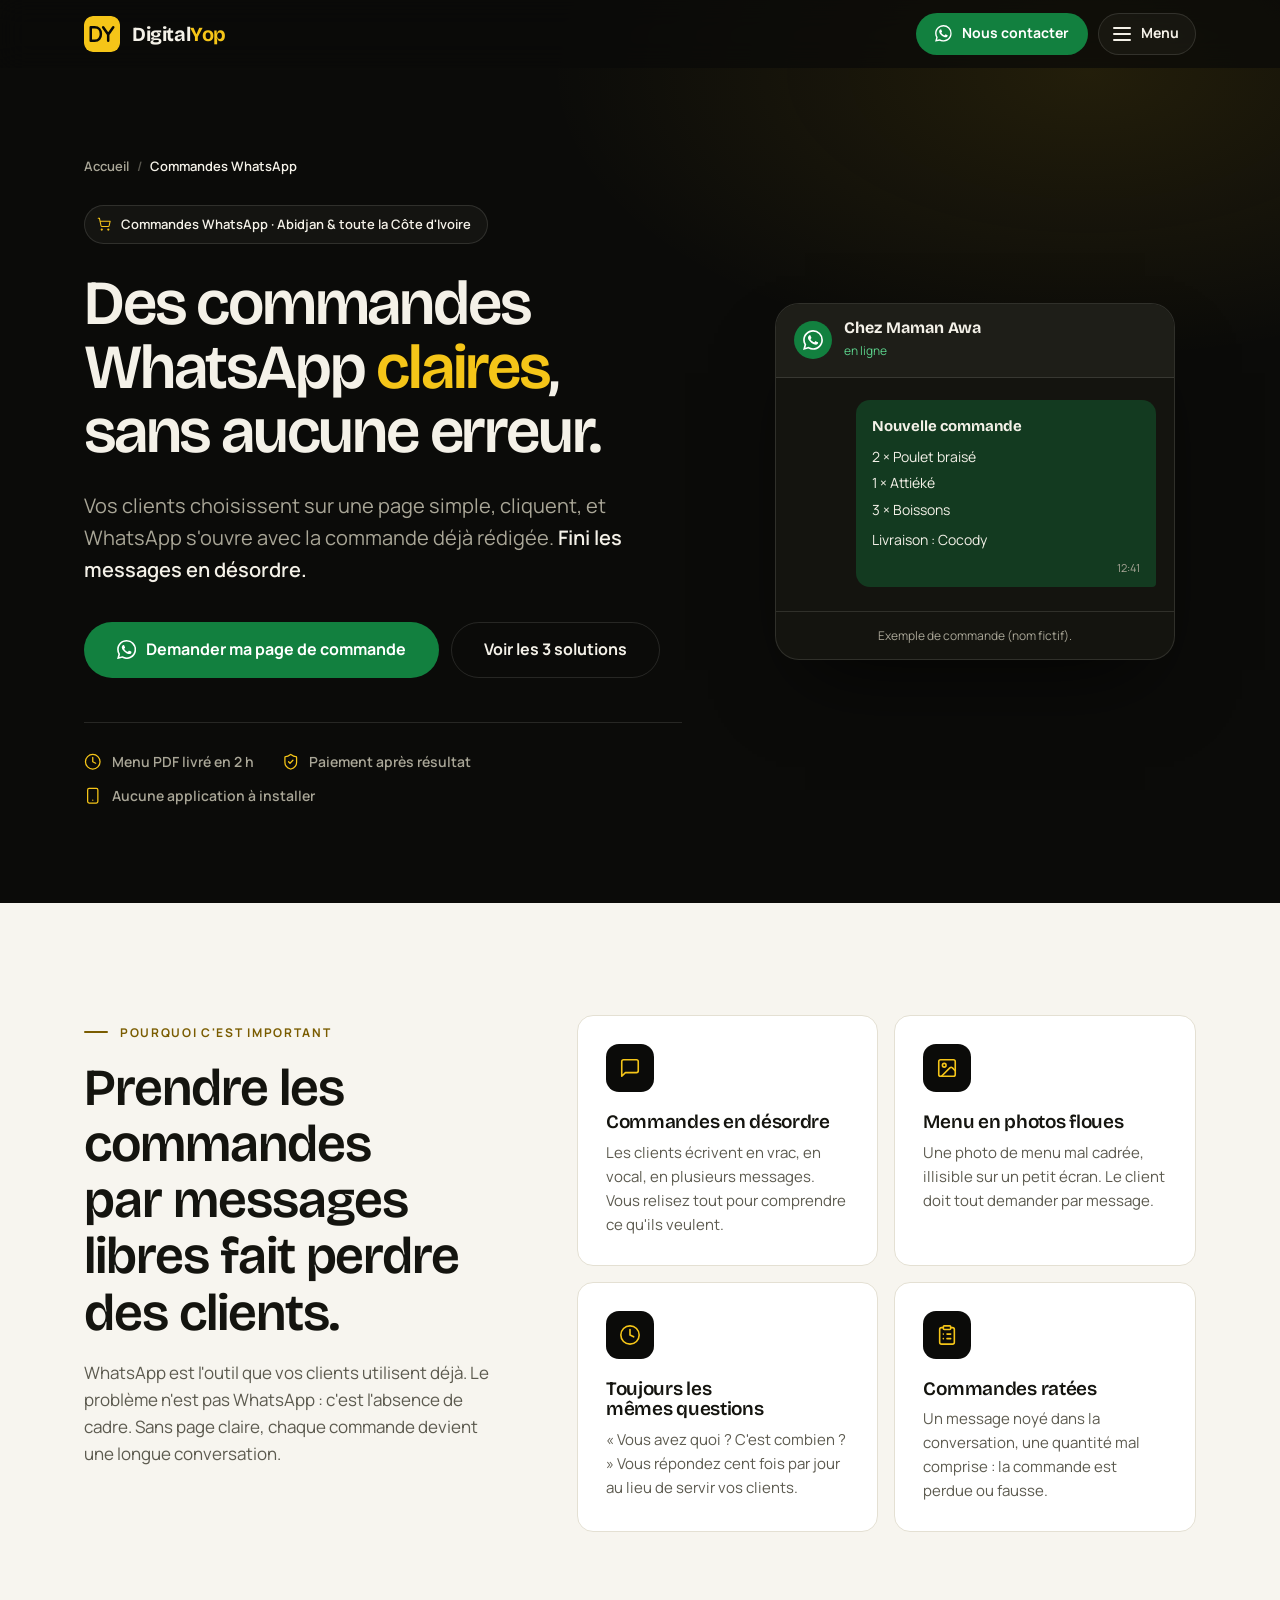
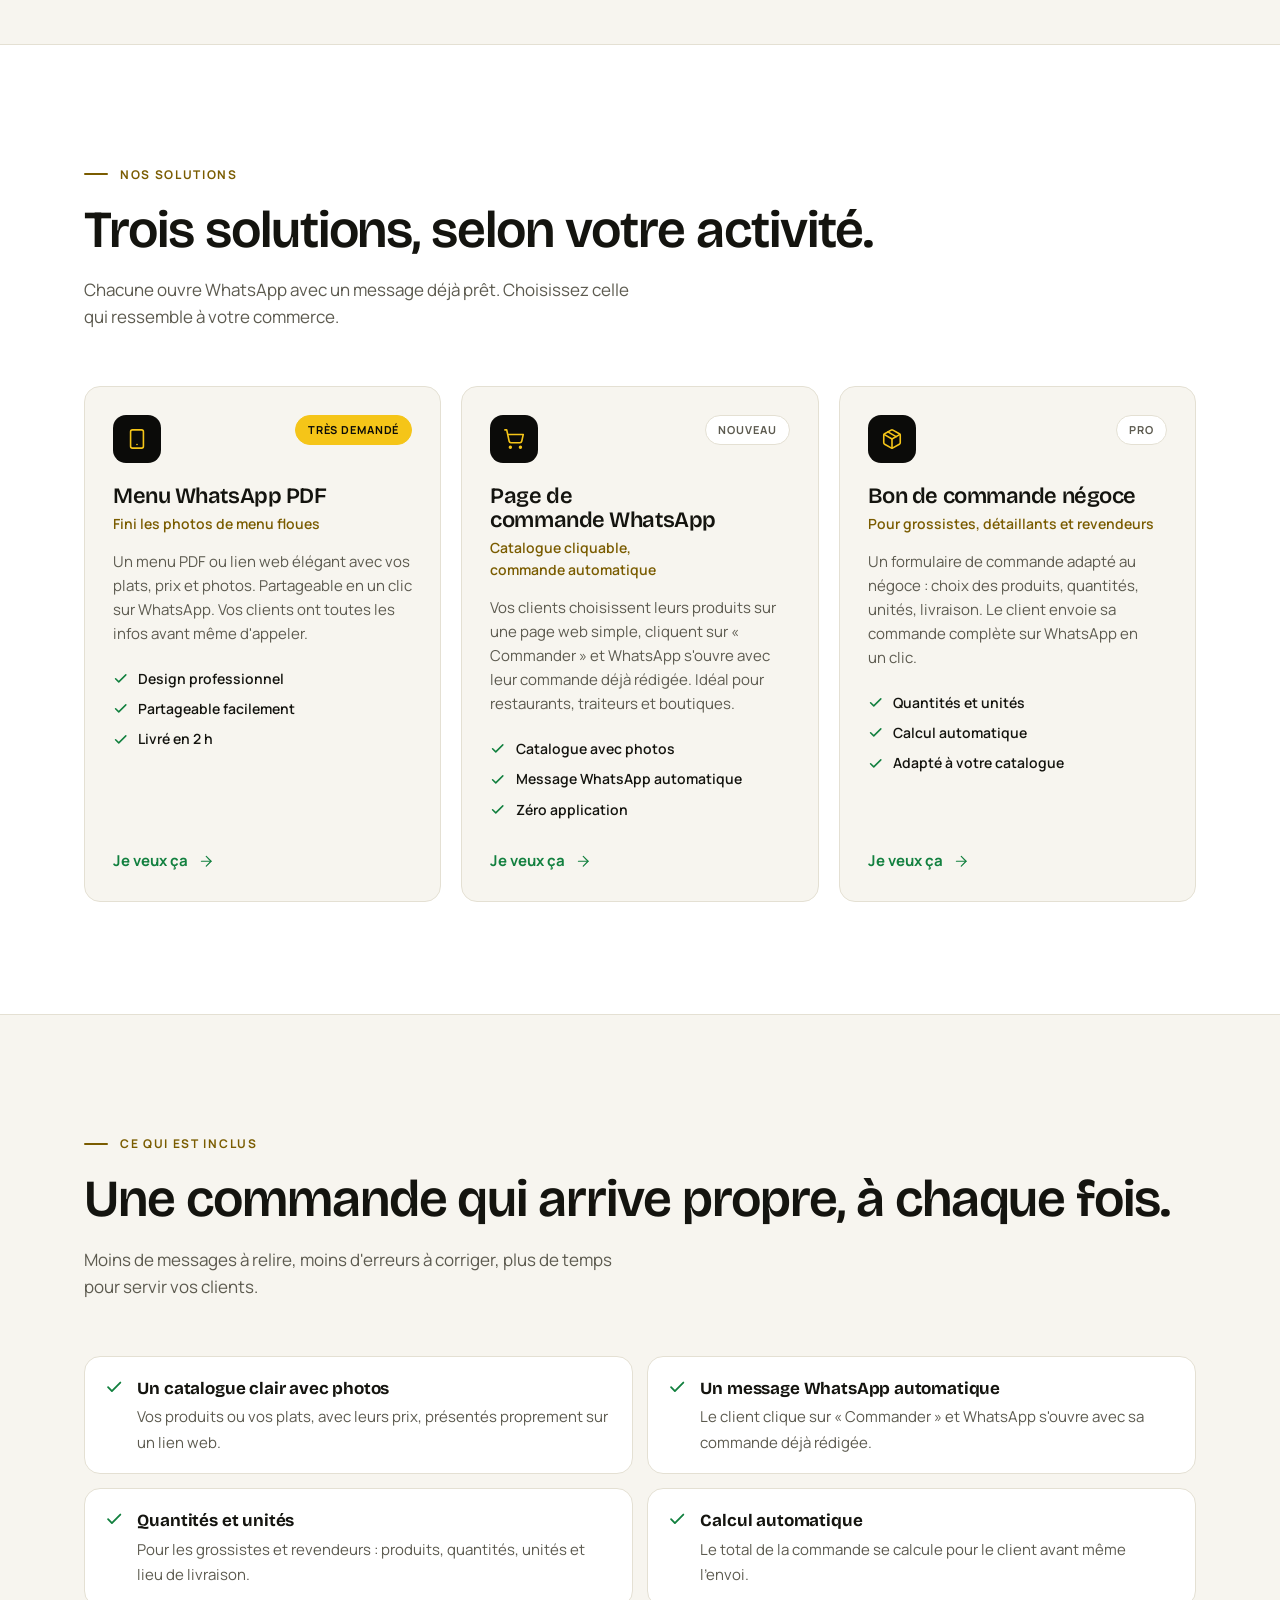
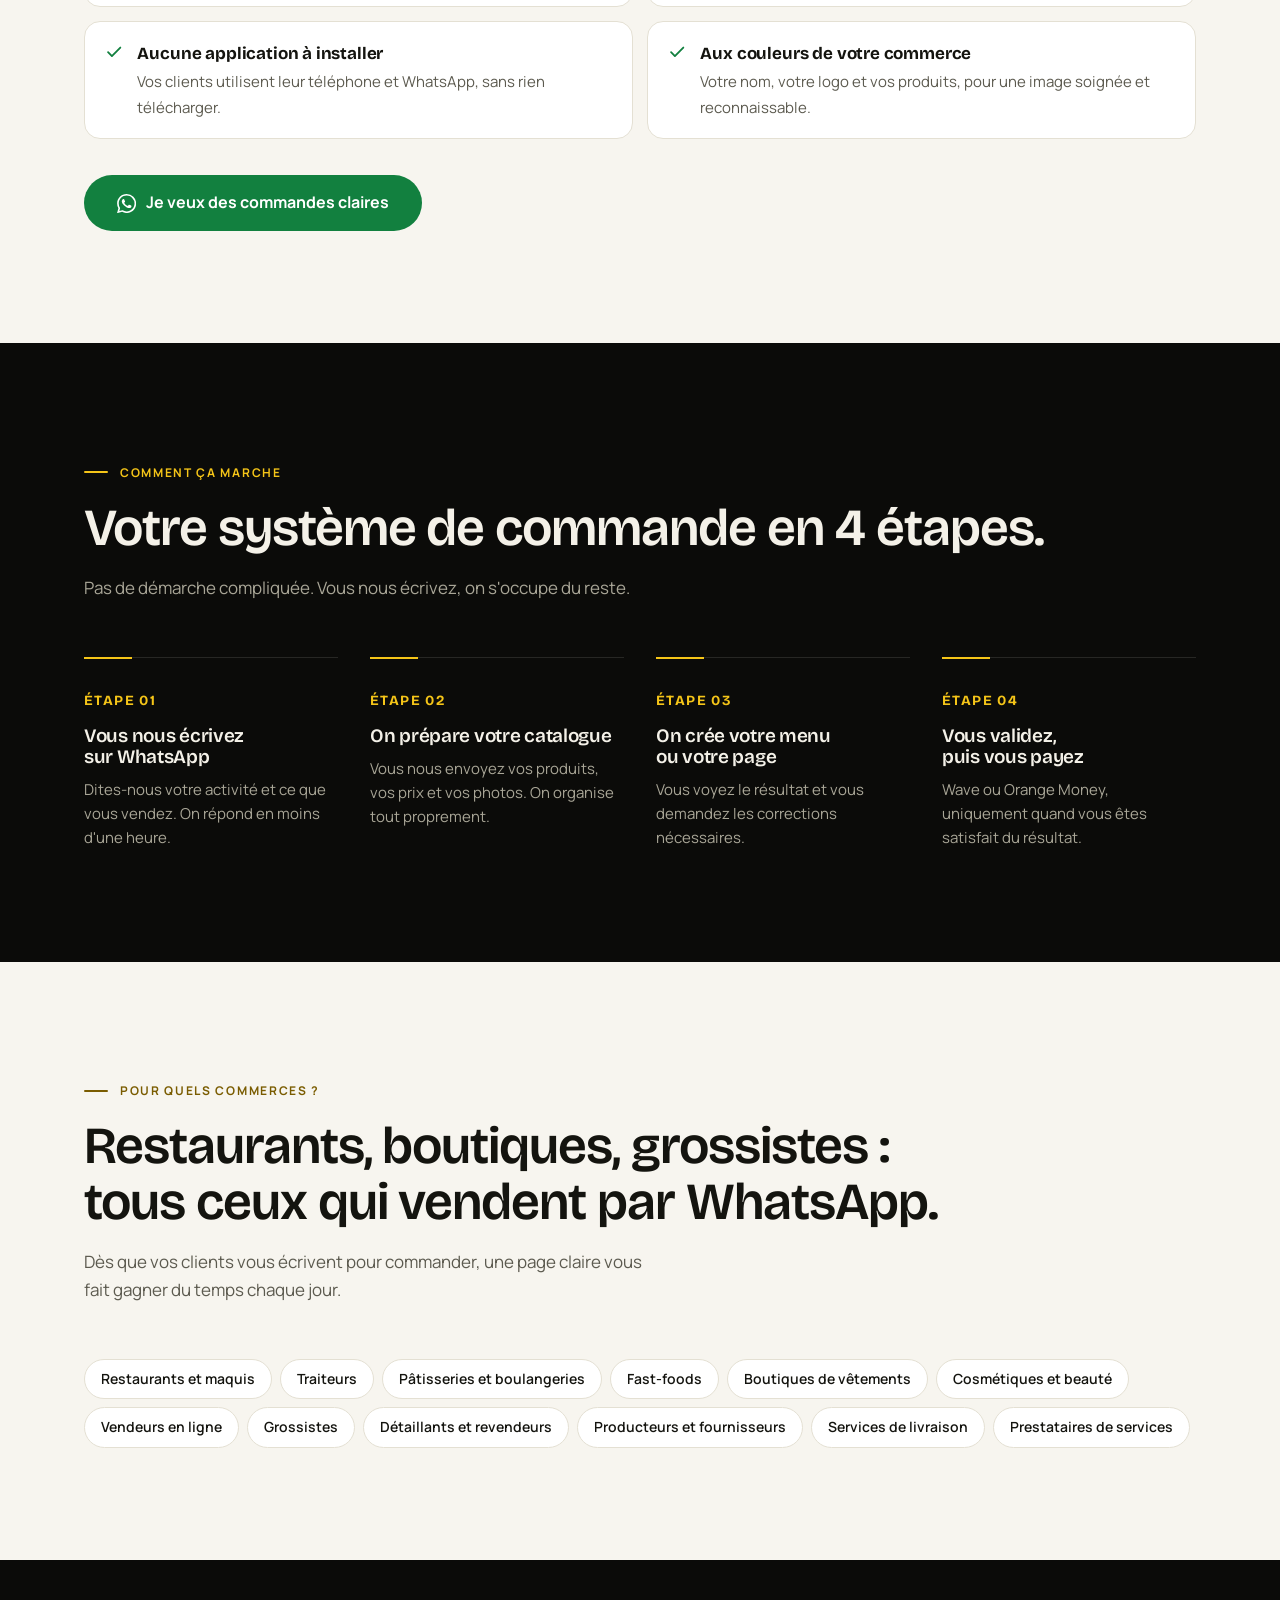
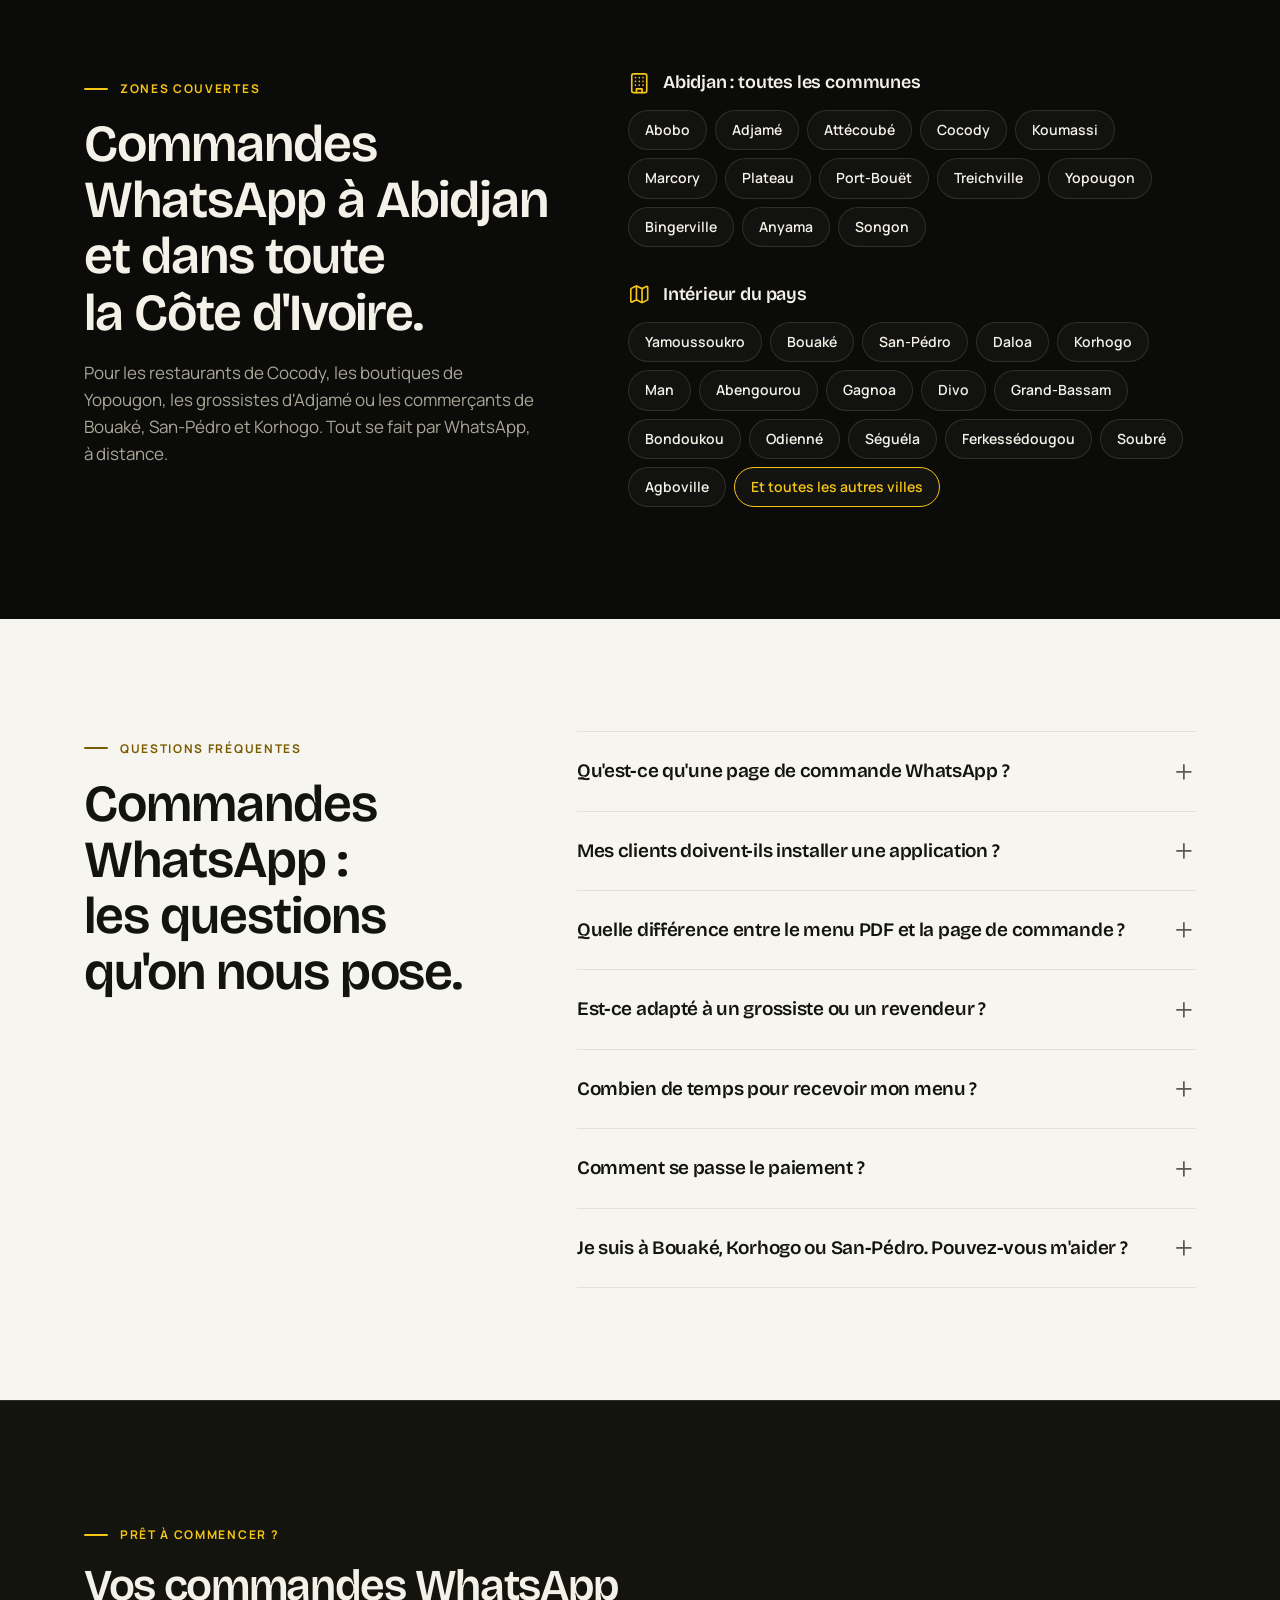
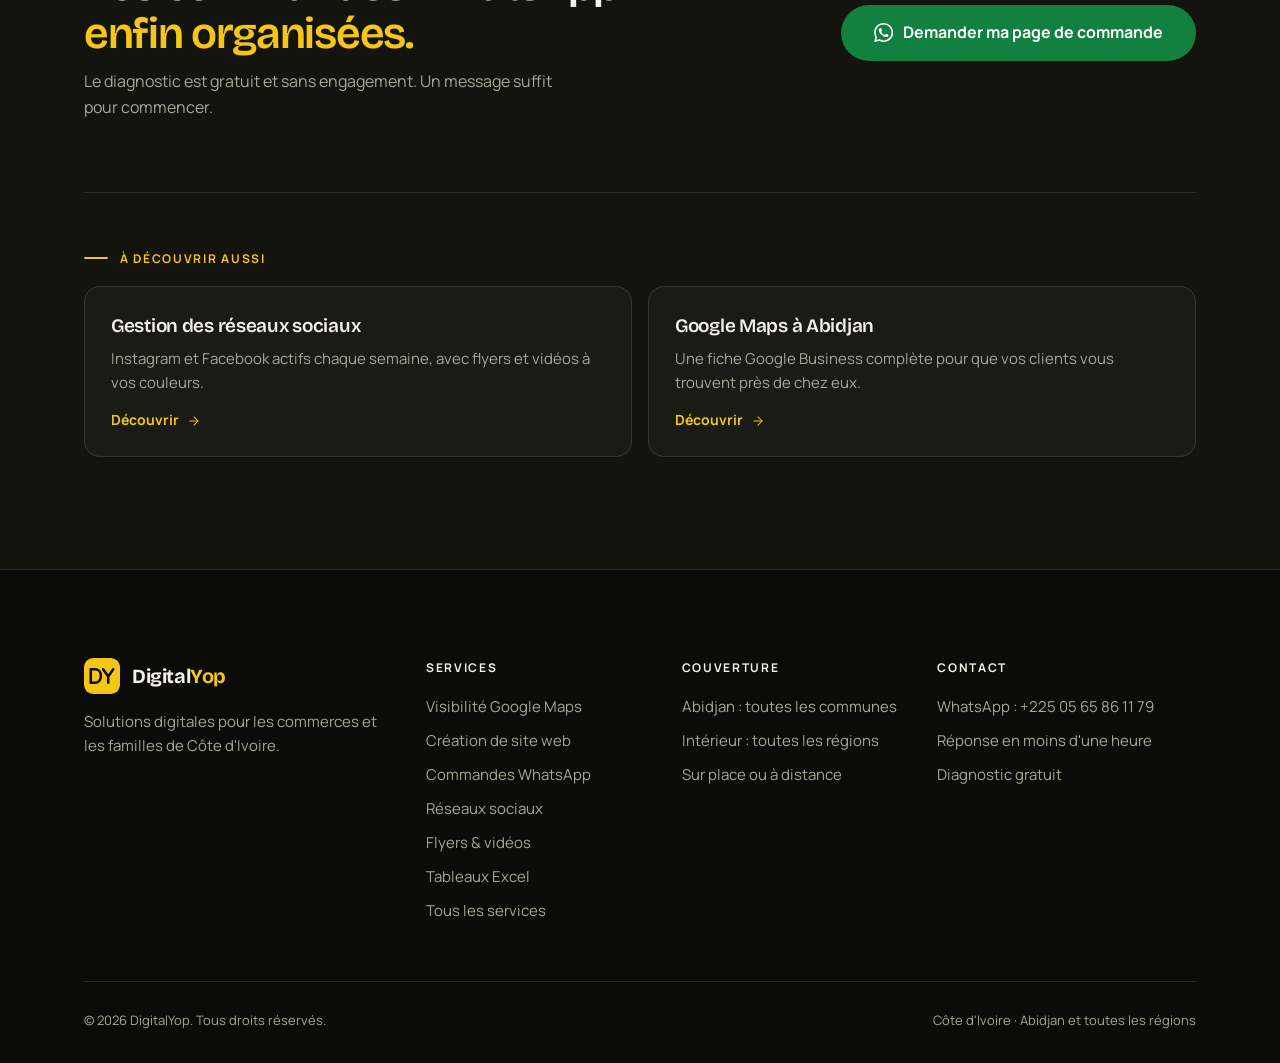
==== commit 52d11db1: "Ajoute le bloc 6 : page tableaux Excel de gestion, menu à 6 services Co-authored-by: v0 <it+v0agent@" ====
--- a/commande-whatsapp-abidjan/index.html
+++ b/commande-whatsapp-abidjan/index.html
@@ -81,6 +81,7 @@
         <li><a class="menu-card" href="/commande-whatsapp-abidjan/" aria-current="page"><span class="menu-ic"><svg class="i" aria-hidden="true"><use href="#i-cart"/></svg></span><span class="menu-txt"><strong>Commandes WhatsApp</strong><span>Menu PDF, page et bon de commande</span></span><svg class="i menu-go" aria-hidden="true"><use href="#i-arrow"/></svg></a></li>
         <li><a class="menu-card" href="/gestion-reseaux-sociaux-abidjan/"><span class="menu-ic"><svg class="i" aria-hidden="true"><use href="#i-insta"/></svg></span><span class="menu-txt"><strong>Réseaux sociaux</strong><span>Instagram et Facebook gérés pour vous</span></span><svg class="i menu-go" aria-hidden="true"><use href="#i-arrow"/></svg></a></li>
         <li><a class="menu-card" href="/flyers-videos-publicitaires-abidjan/"><span class="menu-ic"><svg class="i" aria-hidden="true"><use href="#i-image"/></svg></span><span class="menu-txt"><strong>Flyers et vidéos</strong><span>Visuels, motion design et UGC</span></span><svg class="i menu-go" aria-hidden="true"><use href="#i-arrow"/></svg></a></li>
+        <li><a class="menu-card" href="/tableaux-excel-gestion-abidjan/"><span class="menu-ic"><svg class="i" aria-hidden="true"><use href="#i-chart"/></svg></span><span class="menu-txt"><strong>Tableaux Excel</strong><span>Stock, ventes, budget et sur mesure</span></span><svg class="i menu-go" aria-hidden="true"><use href="#i-arrow"/></svg></a></li>
       </ul>
       <ul class="menu-links">
         <li><a href="/">Accueil</a></li>
@@ -370,6 +371,7 @@
           <li><a href="/commande-whatsapp-abidjan/">Commandes WhatsApp</a></li>
           <li><a href="/gestion-reseaux-sociaux-abidjan/">Réseaux sociaux</a></li>
           <li><a href="/flyers-videos-publicitaires-abidjan/">Flyers &amp; vidéos</a></li>
+          <li><a href="/tableaux-excel-gestion-abidjan/">Tableaux Excel</a></li>
           <li><a href="/#services">Tous les services</a></li>
         </ul>
       </div>
